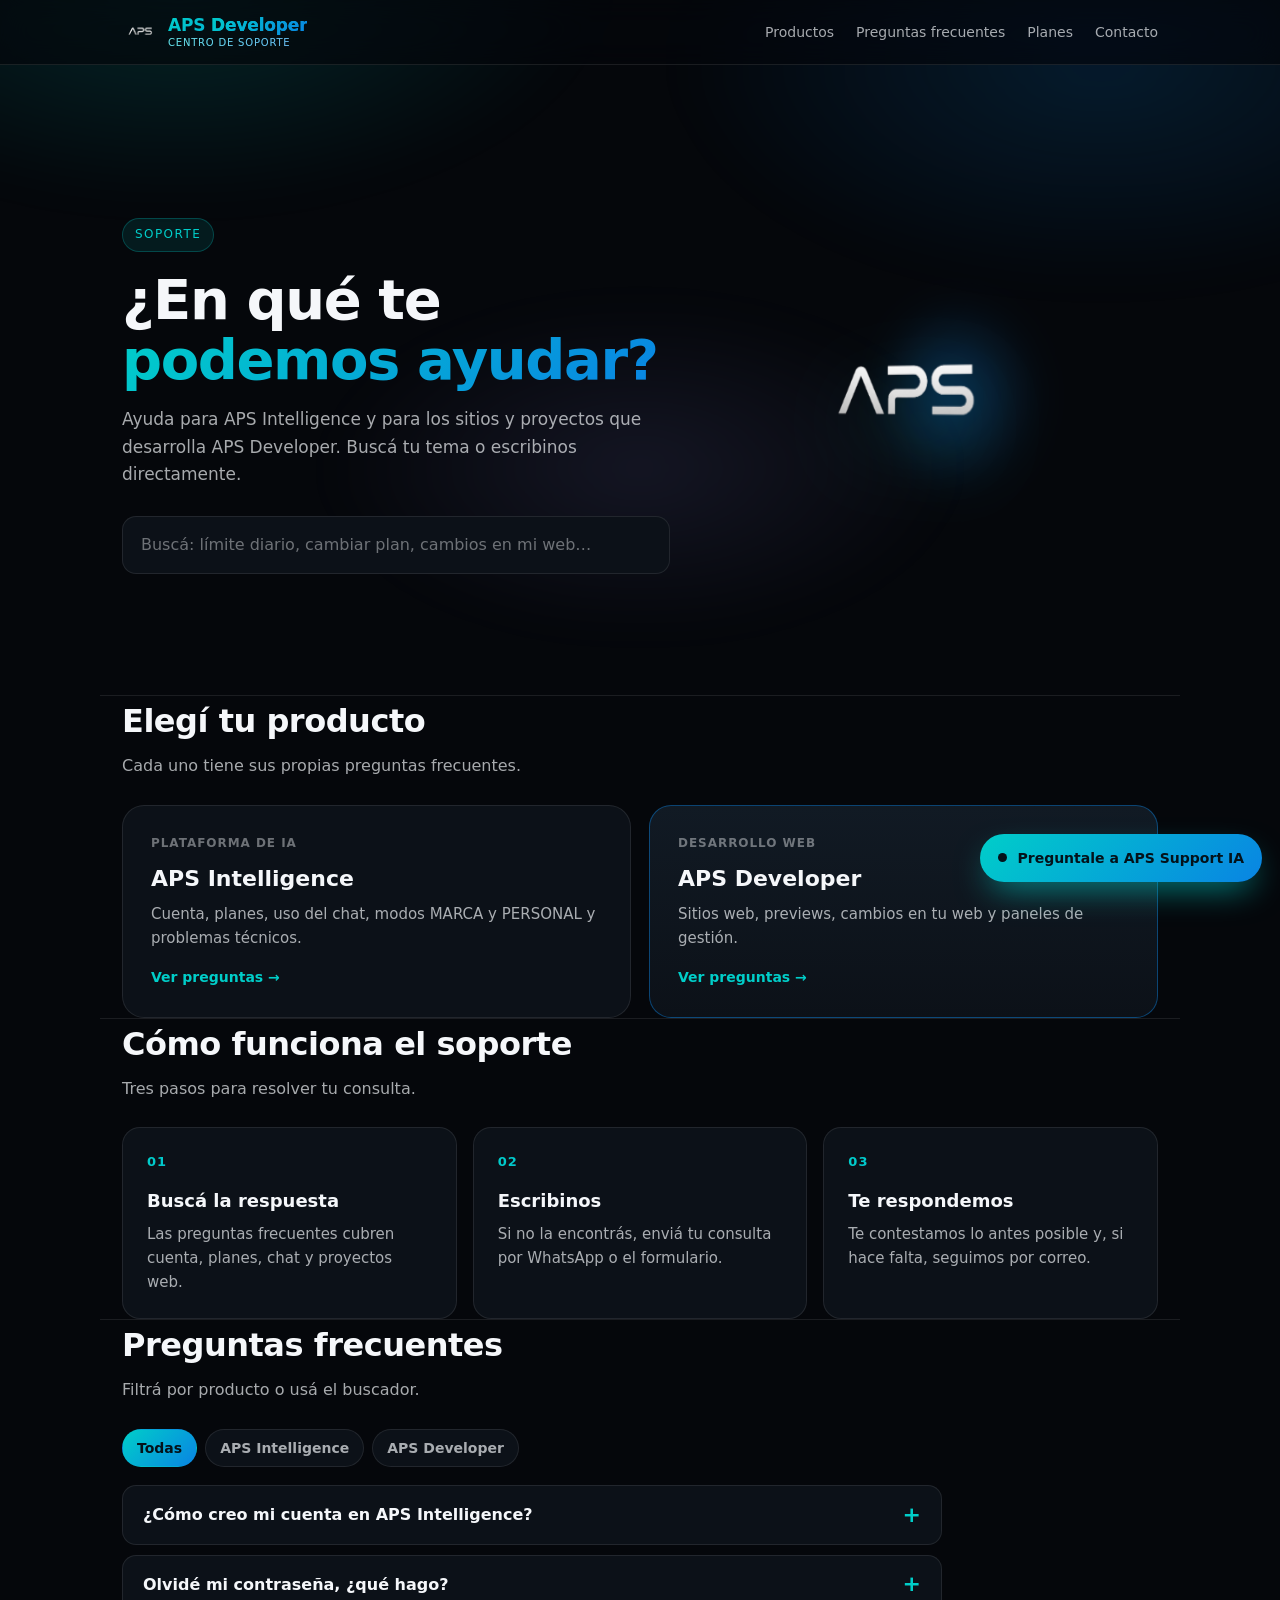
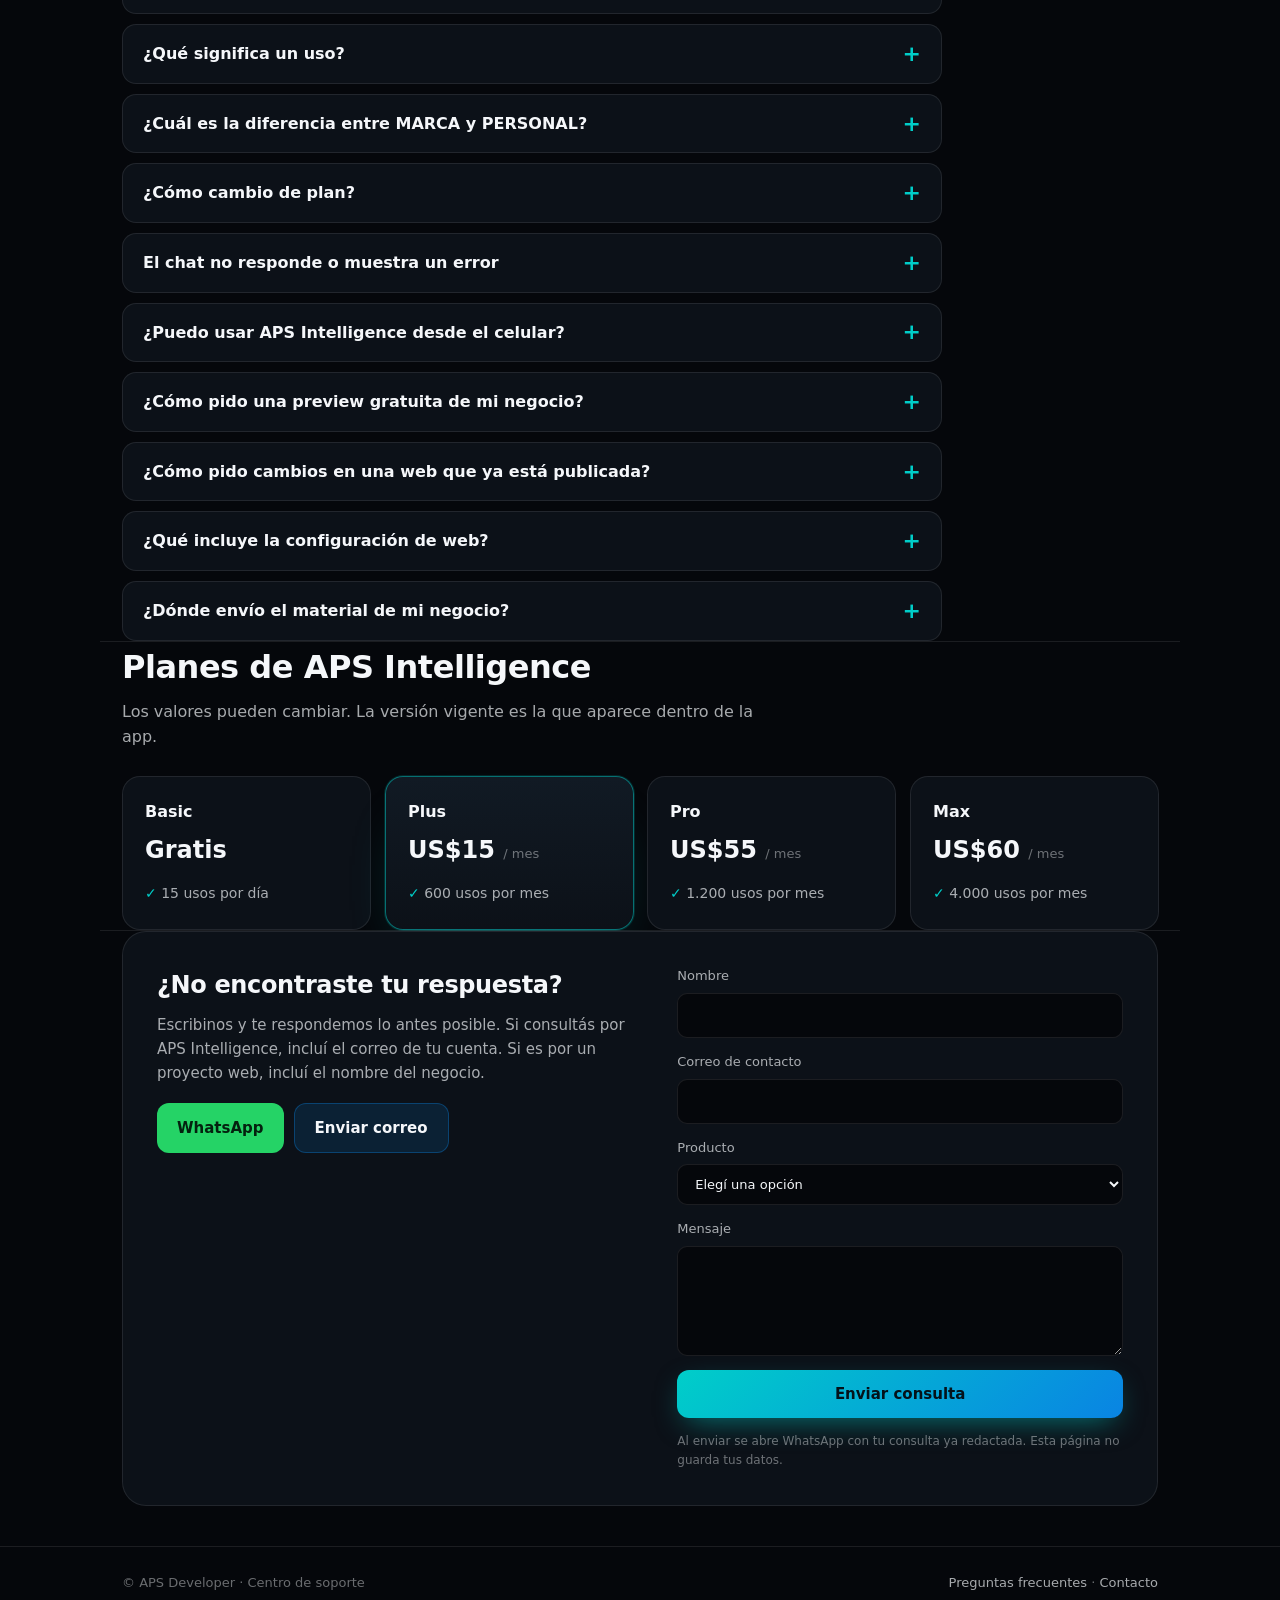
==== index.html @ c259390b "feat: secciones separadas con anclas, manteniendo el diseño anterior - Anclas: #inicio, #productos, " ====
<!doctype html>
<html lang="es">
<head>
<meta charset="utf-8" />
<meta name="viewport" content="width=device-width, initial-scale=1" />
<title>Centro de soporte | APS Developer</title>
<meta name="description" content="Centro de soporte de APS Developer: ayuda para APS Intelligence y para los sitios y proyectos web de APS Developer." />
<meta name="theme-color" content="#05070b" />
<link rel="icon" href="assets/aps-developer-con-fondo.jpg" />
<link rel="apple-touch-icon" href="assets/aps-developer-con-fondo.jpg" />
<link rel="stylesheet" href="styles.css" />
</head>
<body>

<a class="skip" href="#main">Saltar al contenido</a>

<div class="bg-glow" aria-hidden="true"></div>
<div class="scroll-bar" aria-hidden="true"><span id="scroll-progress"></span></div>

<header class="site-header">
  <div class="wrap nav">
    <a class="brand" href="#inicio">
      <img class="brand-logo" src="assets/aps-developer-sin-fondo.png" alt="APS Developer" width="44" height="44" />
      <span class="brand-text">APS <span>Developer</span><small>Centro de soporte</small></span>
    </a>
    <nav class="nav-links">
      <a href="#productos">Productos</a>
      <a href="#preguntas-frecuentes">Preguntas frecuentes</a>
      <a href="#planes">Planes</a>
      <a href="#contacto">Contacto</a>
    </nav>
  </div>
</header>

<main id="main">

  <!-- HERO -->
  <section id="inicio" class="hero wrap">
    <div class="hero-copy reveal">
      <span class="eyebrow">Soporte</span>
      <h1>¿En qué te <span class="grad-text">podemos ayudar?</span></h1>
      <p class="lead">Ayuda para APS Intelligence y para los sitios y proyectos que desarrolla APS Developer. Buscá tu tema o escribinos directamente.</p>
      <div class="search" role="search">
        <input id="buscador" type="search" placeholder="Buscá: límite diario, cambiar plan, cambios en mi web…" aria-label="Buscar en el centro de soporte" />
      </div>
    </div>

    <div class="hero-visual" aria-hidden="true">
      <div class="logo-3d" id="logo3d">
        <img src="assets/aps-developer-sin-fondo.png" alt="" />
      </div>
    </div>
  </section>

  <!-- PRODUCTOS -->
  <section id="productos" class="wrap">
    <div class="section-head reveal">
      <h2>Elegí tu producto</h2>
      <p>Cada uno tiene sus propias preguntas frecuentes.</p>
    </div>
    <div class="products">
      <a class="product tilt reveal ai" href="#preguntas-frecuentes" data-filter="ai">
        <div class="tag">Plataforma de IA</div>
        <h3>APS Intelligence</h3>
        <p>Cuenta, planes, uso del chat, modos MARCA y PERSONAL y problemas técnicos.</p>
        <div class="go">Ver preguntas <span aria-hidden="true">→</span></div>
      </a>
      <a class="product tilt reveal dev" href="#preguntas-frecuentes" data-filter="dev">
        <div class="tag">Desarrollo web</div>
        <h3>APS Developer</h3>
        <p>Sitios web, previews, cambios en tu web y paneles de gestión.</p>
        <div class="go">Ver preguntas <span aria-hidden="true">→</span></div>
      </a>
    </div>
  </section>

  <!-- PASOS -->
  <section id="como-funciona" class="wrap">
    <div class="section-head reveal">
      <h2>Cómo funciona el soporte</h2>
      <p>Tres pasos para resolver tu consulta.</p>
    </div>
    <div class="steps">
      <div class="step reveal">
        <div class="step-num">01</div>
        <h3>Buscá la respuesta</h3>
        <p>Las preguntas frecuentes cubren cuenta, planes, chat y proyectos web.</p>
      </div>
      <div class="step reveal">
        <div class="step-num">02</div>
        <h3>Escribinos</h3>
        <p>Si no la encontrás, enviá tu consulta por WhatsApp o el formulario.</p>
      </div>
      <div class="step reveal">
        <div class="step-num">03</div>
        <h3>Te respondemos</h3>
        <p>Te contestamos lo antes posible y, si hace falta, seguimos por correo.</p>
      </div>
    </div>
  </section>

  <!-- FAQ -->
  <section id="preguntas-frecuentes" class="wrap">
    <div class="section-head reveal">
      <h2>Preguntas frecuentes</h2>
      <p>Filtrá por producto o usá el buscador.</p>
    </div>
    <div class="filters reveal" role="group" aria-label="Filtrar por producto">
      <button class="chip" data-filter="all" aria-pressed="true">Todas</button>
      <button class="chip" data-filter="ai" aria-pressed="false">APS Intelligence</button>
      <button class="chip" data-filter="dev" aria-pressed="false">APS Developer</button>
    </div>

    <div class="faq" id="lista-faq">
      <details class="reveal" data-product="ai">
        <summary>¿Cómo creo mi cuenta en APS Intelligence?</summary>
        <p>Entrá a APS Intelligence, elegí crear cuenta y completá tus datos. Después podés empezar a usar el chat con el plan Basic.</p>
      </details>
      <details class="reveal" data-product="ai">
        <summary>Olvidé mi contraseña, ¿qué hago?</summary>
        <p>En la pantalla de ingreso, usá la opción de recuperar contraseña. Si el correo no llega, revisá la carpeta de spam o escribinos.</p>
      </details>
      <details class="reveal" data-product="ai">
        <summary>¿Qué significa un uso?</summary>
        <p>Cada envío que procesa el sistema consume un uso de tu plan. El plan Basic tiene un límite diario y los planes pagos, un límite mensual.</p>
      </details>
      <details class="reveal" data-product="ai">
        <summary>¿Cuál es la diferencia entre MARCA y PERSONAL?</summary>
        <p>MARCA usa la información de tu negocio para las tareas que autorices. PERSONAL es para uso general. Los datos de MARCA no pasan a PERSONAL salvo que los compartas de forma explícita.</p>
      </details>
      <details class="reveal" data-product="ai">
        <summary>¿Cómo cambio de plan?</summary>
        <p>Desde la sección de planes dentro de la app podés ver las opciones disponibles. Si la opción de pago aún no aparece, el cobro todavía no está habilitado y el plan no puede cambiarse desde ahí.</p>
      </details>
      <details class="reveal" data-product="ai">
        <summary>El chat no responde o muestra un error</summary>
        <p>Probá recargar la página y reenviar el mensaje. Si el error persiste, indicá qué estabas haciendo, la hora aproximada y el texto del error al contactarnos.</p>
      </details>
      <details class="reveal" data-product="ai">
        <summary>¿Puedo usar APS Intelligence desde el celular?</summary>
        <p>Sí, desde el navegador del celular. Estamos preparando la instalación como aplicación.</p>
      </details>

      <details class="reveal" data-product="dev">
        <summary>¿Cómo pido una preview gratuita de mi negocio?</summary>
        <p>Escribinos por WhatsApp o usá el formulario con el nombre de tu negocio, tu rubro y, si tenés, tu Instagram. Te respondemos con los pasos siguientes.</p>
      </details>
      <details class="reveal" data-product="dev">
        <summary>¿Cómo pido cambios en una web que ya está publicada?</summary>
        <p>Indicá qué querés cambiar, en qué página y con qué ejemplo si lo tenés. Si el cambio es grande, lo presupuestamos antes de hacerlo.</p>
      </details>
      <details class="reveal" data-product="dev">
        <summary>¿Qué incluye la configuración de web?</summary>
        <p>Depende del proyecto. Desde el sitio de APS Developer podés armar la configuración de tu web con el formulario de relevamiento y recibir una propuesta.</p>
      </details>
      <details class="reveal" data-product="dev">
        <summary>¿Dónde envío el material de mi negocio?</summary>
        <p>Podés enviar logo, fotos, textos y precios por WhatsApp o por correo a apsdeveloper.arg@gmail.com, indicando el nombre de tu negocio en el asunto.</p>
      </details>
    </div>
    <p class="empty" id="vacio">No encontramos una pregunta con ese texto. Escribinos y te ayudamos.</p>
  </section>

  <!-- PLANES -->
  <section id="planes" class="wrap">
    <div class="section-head reveal">
      <h2>Planes de APS Intelligence</h2>
      <p>Los valores pueden cambiar. La versión vigente es la que aparece dentro de la app.</p>
    </div>
    <div class="plans">
      <div class="plan tilt reveal">
        <h3>Basic</h3>
        <div class="price">Gratis</div>
        <ul><li>15 usos por día</li></ul>
      </div>
      <div class="plan tilt reveal featured">
        <h3>Plus</h3>
        <div class="price">US$15 <small>/ mes</small></div>
        <ul><li>600 usos por mes</li></ul>
      </div>
      <div class="plan tilt reveal">
        <h3>Pro</h3>
        <div class="price">US$55 <small>/ mes</small></div>
        <ul><li>1.200 usos por mes</li></ul>
      </div>
      <div class="plan tilt reveal">
        <h3>Max</h3>
        <div class="price">US$60 <small>/ mes</small></div>
        <ul><li>4.000 usos por mes</li></ul>
      </div>
    </div>
  </section>

  <!-- CONTACTO -->
  <section id="contacto" class="wrap">
    <div class="contact reveal">
      <div>
        <h2>¿No encontraste tu respuesta?</h2>
        <p>Escribinos y te respondemos lo antes posible. Si consultás por APS Intelligence, incluí el correo de tu cuenta. Si es por un proyecto web, incluí el nombre del negocio.</p>
        <div class="channels">
          <a class="btn btn-wa" href="https://wa.me/5493755301413" target="_blank" rel="noopener">WhatsApp</a>
          <a class="btn btn-ghost" href="mailto:apsdeveloper.arg@gmail.com">Enviar correo</a>
        </div>
      </div>
      <form id="form-soporte" aria-label="Formulario de soporte">
        <label>Nombre
          <input name="nombre" required maxlength="80" autocomplete="name" />
        </label>
        <label>Correo de contacto
          <input name="correo" type="email" required maxlength="120" autocomplete="email" />
        </label>
        <label>Producto
          <select name="producto" required>
            <option value="">Elegí una opción</option>
            <option>APS Intelligence</option>
            <option>APS Developer (web o proyecto)</option>
            <option>Otro</option>
          </select>
        </label>
        <label>Mensaje
          <textarea name="mensaje" required maxlength="1000"></textarea>
        </label>
        <button class="btn btn-primary" type="submit">Enviar consulta</button>
        <span class="hint">Al enviar se abre WhatsApp con tu consulta ya redactada. Esta página no guarda tus datos.</span>
      </form>
    </div>
  </section>
</main>

<footer class="site-footer">
  <div class="wrap foot">
    <span>© APS Developer · Centro de soporte</span>
    <span><a href="#preguntas-frecuentes">Preguntas frecuentes</a> · <a href="#contacto">Contacto</a></span>
  </div>
</footer>

<!-- ASISTENTE IA -->
<button id="chat-launcher" class="chat-launcher" type="button" aria-expanded="false" aria-controls="chat-panel">
  <span class="chat-launcher-dot" aria-hidden="true"></span>
  Preguntale a APS Support IA
</button>

<div id="chat-panel" class="chat-panel" role="dialog" aria-label="Asistente de soporte" hidden>
  <header class="chat-head">
    <div>
      <strong>APS Support IA</strong>
      <small>Respuestas rápidas · te derivamos si no sé</small>
    </div>
    <button class="chat-close" type="button" aria-label="Cerrar asistente">×</button>
  </header>
  <div class="chat-log" aria-live="polite"></div>
  <form class="chat-form">
    <input class="chat-input" type="text" maxlength="600" placeholder="Escribí tu consulta…" aria-label="Escribí tu consulta" autocomplete="off" required />
    <button class="chat-send btn btn-primary" type="submit">Enviar</button>
  </form>
</div>

<script src="script.js"></script>
<script src="chat-widget.js"></script>
</body>
</html>
---- styles.css ----
/* ==========================================================================
   Centro de soporte · APS Developer
   Colores de APS Intelligence (cian / azul / lavanda)
   APS Developer domina la estructura, el encabezado y las acciones.
   ========================================================================== */

:root {
  --bg: #05070b;
  --surface: #0c1118;
  --surface-2: #111a24;
  --border: rgba(255, 255, 255, 0.09);
  --text: #f5f7fa;
  --text-2: rgba(245, 247, 250, 0.68);
  --text-3: rgba(245, 247, 250, 0.42);

  /* Acentos de APS Intelligence */
  --ai-cyan: #00cec9;
  --ai-blue: #0984e3;
  --ai-lav: #a29bfe;

  /* Marca principal: APS Developer */
  --dev: #0984e3;
  --dev-soft: rgba(9, 132, 227, 0.14);
  --grad: linear-gradient(135deg, #00cec9 0%, #0984e3 100%);

  --radius: 18px;
  --ease: cubic-bezier(0.2, 0.7, 0.2, 1);
}

@media (prefers-color-scheme: light) {
  :root:not([data-theme="dark"]) {
    /* El sitio es oscuro por diseño; se mantiene la paleta en modo claro del sistema. */
  }
}

* { box-sizing: border-box; margin: 0; padding: 0; }
html { scroll-behavior: smooth; }
body {
  font-family: 'Plus Jakarta Sans', system-ui, -apple-system, 'Segoe UI', Roboto, sans-serif;
  background-color: var(--bg);
  color: var(--text);
  line-height: 1.6;
  min-height: 100vh;
  overflow-x: hidden;
}
a { color: inherit; }
img { max-width: 100%; display: block; }
.wrap { max-width: 1080px; margin: 0 auto; padding: 0 22px; position: relative; z-index: 1; }
.skip {
  position: absolute; left: -9999px; top: 8px; background: var(--ai-cyan); color: #04121a;
  padding: 8px 12px; border-radius: 8px; z-index: 100;
}
.skip:focus { left: 8px; }

/* ---------- Fondo animado y barra de progreso ---------- */
.bg-glow {
  position: fixed; inset: -20% -10% auto -10%; height: 90vh; pointer-events: none; z-index: 0;
  background:
    radial-gradient(40% 40% at 20% 20%, rgba(0, 206, 201, 0.16), transparent 70%),
    radial-gradient(40% 40% at 80% 30%, rgba(9, 132, 227, 0.16), transparent 70%),
    radial-gradient(30% 30% at 50% 80%, rgba(162, 155, 254, 0.10), transparent 70%);
  filter: blur(20px);
  animation: drift 18s ease-in-out infinite alternate;
}
@keyframes drift {
  from { transform: translate3d(0, 0, 0) scale(1); }
  to   { transform: translate3d(3%, 2%, 0) scale(1.06); }
}
.scroll-bar {
  position: fixed; top: 0; left: 0; right: 0; height: 2px; z-index: 20; background: transparent;
}
.scroll-bar span {
  display: block; height: 100%; width: 100%; transform-origin: left; transform: scaleX(0);
  background: var(--grad); box-shadow: 0 0 12px rgba(0, 206, 201, 0.6);
}

/* ---------- Header ---------- */
.site-header {
  position: sticky; top: 0; z-index: 10;
  background: rgba(5, 7, 11, 0.7);
  backdrop-filter: blur(14px) saturate(160%);
  -webkit-backdrop-filter: blur(14px) saturate(160%);
  border-bottom: 1px solid var(--border);
}
.nav { display: flex; align-items: center; justify-content: space-between; height: 64px; gap: 16px; }
.brand { display: flex; align-items: center; gap: 10px; text-decoration: none; font-weight: 800; letter-spacing: -.01em; font-size: 17px; line-height: 1.1; }
.brand-logo { width: 36px; height: 36px; object-fit: contain; }
.brand span { background: var(--grad); -webkit-background-clip: text; background-clip: text; color: transparent; }
.brand small { display: block; font-weight: 500; color: var(--text-3); font-size: 10px; letter-spacing: .08em; text-transform: uppercase; margin-top: 2px; }
.nav-links { display: flex; gap: 22px; font-size: 14px; color: var(--text-2); }
.nav-links a { text-decoration: none; position: relative; transition: color .2s; }
.nav-links a::after {
  content: ''; position: absolute; left: 0; right: 0; bottom: -4px; height: 2px; border-radius: 2px;
  background: var(--grad); transform: scaleX(0); transform-origin: left; transition: transform .3s var(--ease);
}
.nav-links a:hover { color: var(--text); }
.nav-links a:hover::after { transform: scaleX(1); }
@media (max-width: 640px) { .nav-links { display: none; } }

/* ---------- Tipografía y elementos comunes ---------- */
.eyebrow {
  display: inline-block; font-size: 12px; letter-spacing: .12em; text-transform: uppercase;
  color: var(--ai-cyan); background: rgba(0, 206, 201, 0.1);
  border: 1px solid rgba(0, 206, 201, 0.25); padding: 6px 12px; border-radius: 999px;
}
h1 { font-size: clamp(32px, 5.2vw, 56px); line-height: 1.08; margin: 18px 0 16px; font-weight: 800; letter-spacing: -.025em; }
h2 { font-size: clamp(24px, 3vw, 32px); font-weight: 800; letter-spacing: -.015em; }
h3 { font-weight: 800; }
.grad-text { background: var(--grad); -webkit-background-clip: text; background-clip: text; color: transparent; }
.lead { color: var(--text-2); max-width: 580px; font-size: 17px; margin-bottom: 28px; }
.section-head { margin-bottom: 26px; max-width: 640px; }
.section-head p { color: var(--text-2); margin-top: 6px; }
section { padding: 56px 0; }

/* ---------- Hero ---------- */
.hero {
  display: grid; grid-template-columns: 1.1fr 0.9fr; gap: 40px; align-items: center;
  padding-top: 72px; padding-bottom: 40px; min-height: 70vh;
}
@media (max-width: 860px) { .hero { grid-template-columns: 1fr; text-align: left; } .hero-visual { order: -1; } }
.search {
  display: flex; max-width: 560px; background: var(--surface);
  border: 1px solid var(--border); border-radius: 14px; overflow: hidden;
  transition: box-shadow .3s var(--ease), border-color .3s;
}
.search:focus-within { border-color: rgba(0, 206, 201, 0.6); box-shadow: 0 0 0 4px rgba(0, 206, 201, 0.12); }
.search input {
  flex: 1; min-width: 0; background: transparent; border: 0; outline: none; color: var(--text);
  font: inherit; padding: 15px 18px;
}
.search input::placeholder { color: var(--text-3); }

/* Logo 3D que responde al scroll y al puntero */
.hero-visual { display: grid; place-items: center; perspective: 1000px; min-height: 280px; }
.logo-3d {
  position: relative; width: min(300px, 70vw); aspect-ratio: 1; display: grid; place-items: center;
  transform-style: preserve-3d; will-change: transform;
  transform: rotateX(var(--rx, 0deg)) rotateY(var(--ry, 0deg)) translateZ(0);
  transition: transform .15s linear;
}
.logo-3d img {
  width: 78%; height: auto; filter: drop-shadow(0 30px 40px rgba(0, 206, 201, 0.25));
  transform: translateZ(60px);
}
.logo-3d::before {
  content: ''; position: absolute; width: 70%; aspect-ratio: 1; border-radius: 50%;
  background: radial-gradient(circle, rgba(9, 132, 227, 0.35), transparent 65%);
  transform: translateZ(-40px); filter: blur(20px); pointer-events: none;
}

/* ---------- Botones ---------- */
.btn {
  display: inline-flex; align-items: center; justify-content: center; gap: 8px;
  padding: 12px 20px; border-radius: 12px; font: inherit; font-weight: 700; font-size: 15px;
  text-decoration: none; border: 0; cursor: pointer;
  transition: transform .2s var(--ease), filter .2s, box-shadow .3s var(--ease);
}
.btn:hover { transform: translateY(-2px); filter: brightness(1.08); }
.btn:active { transform: translateY(0) scale(.98); }
.btn-primary { background: var(--grad); color: #04121a; box-shadow: 0 10px 30px -10px rgba(0, 206, 201, 0.6); }
.btn-ghost { background: var(--dev-soft); color: var(--text); border: 1px solid rgba(9, 132, 227, 0.35); }
.btn-wa { background: #25d366; color: #04210f; }
.channels { display: flex; gap: 10px; flex-wrap: wrap; margin-top: 18px; }

/* ---------- Tarjetas de producto con tilt 3D ---------- */
.products { display: grid; grid-template-columns: 1fr 1fr; gap: 18px; perspective: 1200px; }
@media (max-width: 760px) { .products { grid-template-columns: 1fr; } }
.product {
  display: block; text-decoration: none; position: relative; overflow: hidden;
  background: var(--surface); border: 1px solid var(--border); border-radius: 22px; padding: 28px;
  transform-style: preserve-3d;
  transition: border-color .3s, box-shadow .4s var(--ease);
  --mx: 50%; --my: 50%;
}
.product::before {
  content: ''; position: absolute; inset: 0; pointer-events: none; opacity: 0; transition: opacity .4s;
  background: radial-gradient(420px circle at var(--mx) var(--my), rgba(0, 206, 201, 0.14), transparent 45%);
}
.product:hover::before { opacity: 1; }
.product.dev { border-color: rgba(9, 132, 227, 0.45); background: linear-gradient(180deg, var(--surface-2), var(--surface)); }
.product.ai:hover { border-color: rgba(0, 206, 201, 0.5); }
.product.dev:hover { box-shadow: 0 30px 60px -20px rgba(9, 132, 227, 0.45); }
.product .tag { font-size: 12px; font-weight: 700; letter-spacing: .08em; text-transform: uppercase; color: var(--text-3); }
.product h3 { font-size: 22px; margin: 8px 0 6px; }
.product p { color: var(--text-2); font-size: 15px; }
.product .go { margin-top: 16px; font-weight: 700; color: var(--ai-cyan); font-size: 14px; transition: letter-spacing .3s var(--ease); }
.product:hover .go { letter-spacing: .02em; }
.tilt { transform: perspective(900px) rotateX(var(--tx, 0deg)) rotateY(var(--ty, 0deg)); transition: transform .25s var(--ease), border-color .3s, box-shadow .4s; }

/* ---------- Pasos ---------- */
.steps { display: grid; grid-template-columns: repeat(3, 1fr); gap: 16px; }
@media (max-width: 860px) { .steps { grid-template-columns: 1fr; } }
.step {
  background: var(--surface); border: 1px solid var(--border); border-radius: var(--radius); padding: 24px;
  transition: transform .35s var(--ease), border-color .3s;
}
.step:hover { transform: translateY(-4px); border-color: rgba(162, 155, 254, 0.4); }
.step-num {
  font-size: 13px; font-weight: 800; letter-spacing: .08em; margin-bottom: 14px;
  background: var(--grad); -webkit-background-clip: text; background-clip: text; color: transparent;
}
.step h3 { font-size: 18px; margin-bottom: 6px; }
.step p { color: var(--text-2); font-size: 15px; }

/* ---------- FAQ ---------- */
.filters { display: flex; flex-wrap: wrap; gap: 8px; margin-bottom: 18px; }
.chip {
  font: inherit; font-size: 14px; font-weight: 600; color: var(--text-2); background: var(--surface);
  border: 1px solid var(--border); border-radius: 999px; padding: 7px 14px; cursor: pointer;
  transition: color .2s, background .3s, transform .2s var(--ease);
}
.chip:hover { transform: translateY(-1px); color: var(--text); }
.chip[aria-pressed="true"] { color: #04121a; background: var(--grad); border-color: transparent; }
.faq { display: grid; gap: 10px; max-width: 820px; }
details {
  background: var(--surface); border: 1px solid var(--border); border-radius: 14px; padding: 16px 20px;
  transition: border-color .3s, background .3s;
}
details[open] { border-color: rgba(9, 132, 227, 0.45); background: var(--surface-2); }
summary { cursor: pointer; font-weight: 700; list-style: none; display: flex; justify-content: space-between; align-items: center; gap: 12px; }
summary::-webkit-details-marker { display: none; }
summary::after {
  content: '+'; color: var(--ai-cyan); font-size: 22px; line-height: 1; transition: transform .35s var(--ease);
}
details[open] summary::after { transform: rotate(45deg); }
details p { color: var(--text-2); margin-top: 10px; font-size: 15px; animation: fadeIn .35s var(--ease); }
@keyframes fadeIn { from { opacity: 0; transform: translateY(-4px); } to { opacity: 1; transform: none; } }
.empty { display: none; color: var(--text-3); padding: 14px 0; }

/* ---------- Planes ---------- */
.plans { display: grid; grid-template-columns: repeat(auto-fit, minmax(210px, 1fr)); gap: 14px; perspective: 1000px; }
.plan {
  background: var(--surface); border: 1px solid var(--border); border-radius: var(--radius); padding: 22px;
  transform-style: preserve-3d;
}
.plan h3 { font-size: 16px; }
.plan .price { font-size: 24px; font-weight: 800; margin: 6px 0 10px; }
.plan .price small { font-size: 13px; color: var(--text-3); font-weight: 500; }
.plan ul { list-style: none; color: var(--text-2); font-size: 14px; }
.plan li { padding: 3px 0; }
.plan li::before { content: '✓ '; color: var(--ai-cyan); }
.plan.featured {
  border-color: rgba(0, 206, 201, 0.5);
  background: linear-gradient(180deg, var(--surface-2), var(--surface));
  box-shadow: 0 0 0 1px rgba(0, 206, 201, 0.15), 0 30px 60px -30px rgba(0, 206, 201, 0.4);
}

/* ---------- Contacto ---------- */
.contact {
  background: var(--surface); border: 1px solid var(--border); border-radius: 24px; padding: 34px;
  display: grid; grid-template-columns: 1.1fr 1fr; gap: 30px; align-items: start;
}
@media (max-width: 760px) { .contact { grid-template-columns: 1fr; padding: 24px; } }
.contact h2 { font-size: 24px; margin-bottom: 8px; }
.contact p { color: var(--text-2); font-size: 15px; }
form { display: grid; gap: 14px; }
label { font-size: 13px; color: var(--text-2); display: grid; gap: 6px; }
input, select, textarea {
  font: inherit; color: var(--text); background: var(--bg); border: 1px solid var(--border);
  border-radius: 10px; padding: 11px 13px; outline: none; width: 100%;
  transition: border-color .2s, box-shadow .3s;
}
textarea { min-height: 110px; resize: vertical; }
input:focus, select:focus, textarea:focus { border-color: var(--ai-cyan); box-shadow: 0 0 0 4px rgba(0, 206, 201, 0.12); }
.hint { font-size: 12px; color: var(--text-3); }

/* ---------- Footer ---------- */
.site-footer { border-top: 1px solid var(--border); margin-top: 40px; padding: 26px 0 40px; color: var(--text-3); font-size: 13px; position: relative; z-index: 1; }
.foot { display: flex; flex-wrap: wrap; justify-content: space-between; gap: 12px; }
.foot a { color: var(--text-2); text-decoration: none; }
.foot a:hover { color: var(--text); }

/* ---------- Animación al hacer scroll ---------- */
.reveal {
  opacity: 0; transform: translate3d(0, 28px, 0) scale(.985);
  transition: opacity .8s var(--ease), transform .8s var(--ease);
  transition-delay: var(--d, 0ms);
}
.reveal.is-visible { opacity: 1; transform: none; }
/* Escalonado para tarjetas en grupo */
.products .reveal:nth-child(2), .steps .reveal:nth-child(2), .plans .reveal:nth-child(2) { --d: 120ms; }
.steps .reveal:nth-child(3), .plans .reveal:nth-child(3) { --d: 240ms; }
.plans .reveal:nth-child(4) { --d: 360ms; }
/* Un .tilt dentro de .reveal necesita su propio transform sin pisarse */
.tilt.reveal { transform: translate3d(0, 28px, 0) scale(.985); }
.tilt.reveal.is-visible { transform: perspective(900px) rotateX(var(--tx, 0deg)) rotateY(var(--ty, 0deg)); }

/* ---------- Asistente IA ---------- */
.btn-sm { padding: 8px 12px; font-size: 13px; border-radius: 10px; }
.chat-launcher {
  position: fixed; right: 18px; bottom: 18px; z-index: 50;
  display: inline-flex; align-items: center; gap: 10px;
  font: inherit; font-weight: 700; font-size: 14px; color: #04121a;
  background: var(--grad); border: 0; border-radius: 999px; padding: 13px 18px; cursor: pointer;
  box-shadow: 0 14px 34px -10px rgba(0, 206, 201, 0.7);
  transition: transform .2s var(--ease), box-shadow .3s;
}
.chat-launcher:hover { transform: translateY(-2px); box-shadow: 0 20px 40px -10px rgba(0, 206, 201, 0.8); }
.chat-launcher[aria-expanded="true"] { opacity: 0; pointer-events: none; }
.chat-launcher-dot { width: 9px; height: 9px; border-radius: 50%; background: #04121a; animation: pulse 2s infinite; }
@keyframes pulse { 0% { box-shadow: 0 0 0 0 rgba(4, 18, 26, .5); } 70% { box-shadow: 0 0 0 9px rgba(4, 18, 26, 0); } 100% { box-shadow: 0 0 0 0 rgba(4, 18, 26, 0); } }

.chat-panel {
  position: fixed; right: 18px; bottom: 18px; z-index: 60;
  width: min(380px, calc(100vw - 36px)); height: min(540px, calc(100vh - 36px));
  display: flex; flex-direction: column;
  background: var(--surface-2); border: 1px solid rgba(9, 132, 227, 0.35); border-radius: 20px; overflow: hidden;
  box-shadow: 0 30px 70px -20px rgba(0, 0, 0, 0.8), 0 0 40px -10px rgba(0, 206, 201, 0.25);
  animation: chatIn .35s var(--ease);
}
.chat-panel[hidden] { display: none; }
@keyframes chatIn { from { opacity: 0; transform: translateY(14px) scale(.98); } to { opacity: 1; transform: none; } }
.chat-head {
  display: flex; justify-content: space-between; align-items: center; gap: 12px;
  padding: 14px 16px; background: linear-gradient(135deg, rgba(9, 132, 227, 0.25), rgba(0, 206, 201, 0.12));
  border-bottom: 1px solid var(--border);
}
.chat-head strong { display: block; font-size: 15px; }
.chat-head small { color: var(--text-2); font-size: 12px; }
.chat-close { background: transparent; border: 0; color: var(--text); font-size: 24px; line-height: 1; cursor: pointer; padding: 4px 8px; }
.chat-log { flex: 1; overflow-y: auto; padding: 16px; display: flex; flex-direction: column; gap: 10px; }
.chat-msg {
  max-width: 85%; padding: 10px 13px; border-radius: 16px; font-size: 14px; line-height: 1.45;
  white-space: pre-wrap; word-wrap: break-word; animation: fadeIn .3s var(--ease);
}
.chat-msg.from-bot { align-self: flex-start; background: var(--surface); border: 1px solid var(--border); color: var(--text); border-bottom-left-radius: 6px; }
.chat-msg.from-user { align-self: flex-end; background: var(--grad); color: #04121a; font-weight: 600; border-bottom-right-radius: 6px; }
.chat-handoff { display: flex; gap: 8px; flex-wrap: wrap; align-self: flex-start; }
.chat-msg.typing { display: inline-flex; gap: 5px; padding: 12px 14px; }
.chat-msg.typing span { width: 7px; height: 7px; border-radius: 50%; background: var(--ai-cyan); opacity: .3; animation: blink 1.2s infinite; }
.chat-msg.typing span:nth-child(2) { animation-delay: .2s; }
.chat-msg.typing span:nth-child(3) { animation-delay: .4s; }
@keyframes blink { 0%, 80%, 100% { opacity: .25; transform: translateY(0); } 40% { opacity: 1; transform: translateY(-3px); } }
.chat-form { display: flex; gap: 8px; padding: 12px; border-top: 1px solid var(--border); background: var(--surface); }
.chat-input { flex: 1; min-width: 0; font-size: 14px; padding: 10px 12px; }
.chat-send { padding: 10px 14px; font-size: 14px; }
.chat-send:disabled { opacity: .5; cursor: wait; }
@media (max-width: 480px) { .chat-panel { right: 8px; left: 8px; bottom: 8px; width: auto; } }

/* ---------- Reducir movimiento ---------- */
@media (prefers-reduced-motion: reduce) {
  html { scroll-behavior: auto; }
  *, *::before, *::after { animation: none !important; transition: none !important; }
  .reveal { opacity: 1; transform: none; }
  .tilt.reveal { transform: none; }
  .logo-3d { transform: none; }
}

/* Secciones separadas: cada bloque se distingue y el ancla no queda bajo el header */
main > section { scroll-margin-top: 84px; }
main > section + section { border-top: 1px solid var(--border); padding-top: 64px; }
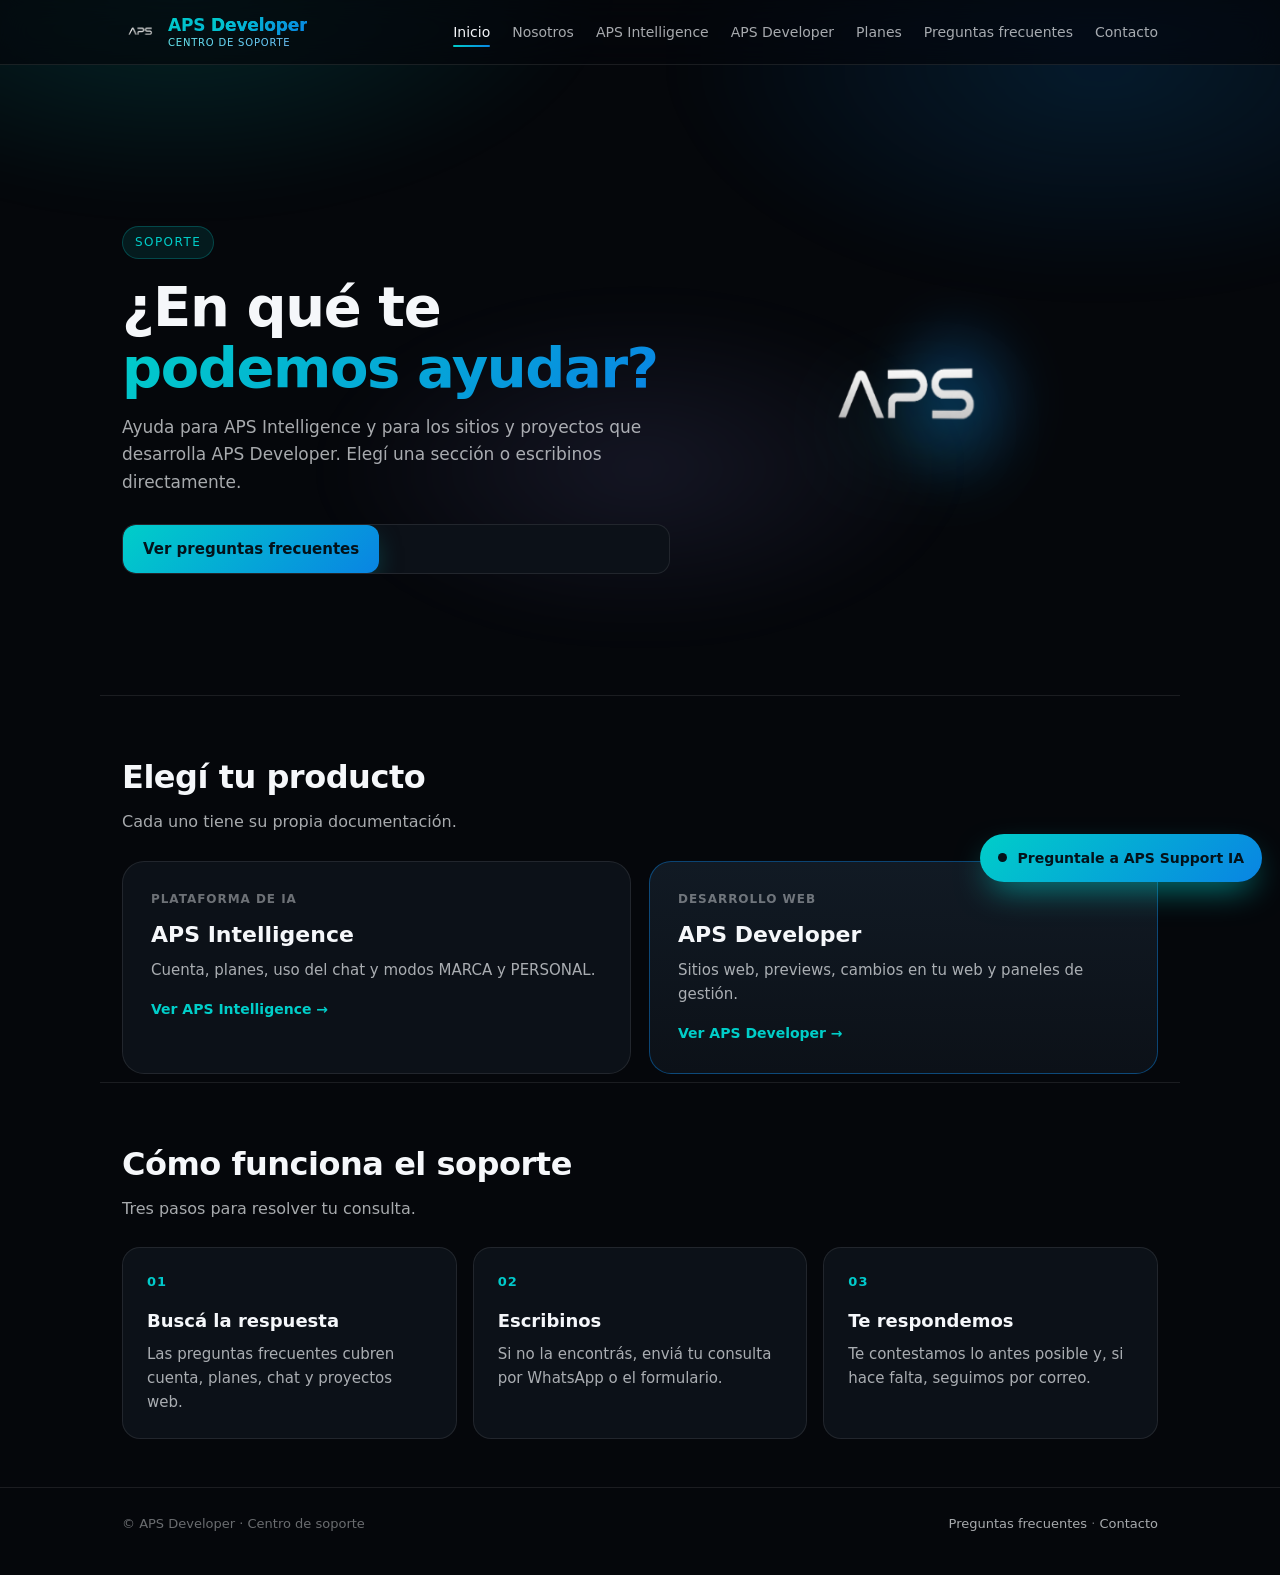
==== commit a18306e7: "feat: páginas separadas en lugar de secciones en una sola landing - Páginas: inicio, nosotros, APS I" ====
--- a/index.html
+++ b/index.html
@@ -4,7 +4,7 @@
 <meta charset="utf-8" />
 <meta name="viewport" content="width=device-width, initial-scale=1" />
 <title>Centro de soporte | APS Developer</title>
-<meta name="description" content="Centro de soporte de APS Developer: ayuda para APS Intelligence y para los sitios y proyectos web de APS Developer." />
+<meta name="description" content="Centro de soporte de APS Developer: ayuda para APS Intelligence y para los proyectos web de APS Developer." />
 <meta name="theme-color" content="#05070b" />
 <link rel="icon" href="assets/aps-developer-con-fondo.jpg" />
 <link rel="apple-touch-icon" href="assets/aps-developer-con-fondo.jpg" />
@@ -13,233 +13,91 @@
 <body>
 
 <a class="skip" href="#main">Saltar al contenido</a>
-
 <div class="bg-glow" aria-hidden="true"></div>
 <div class="scroll-bar" aria-hidden="true"><span id="scroll-progress"></span></div>
 
 <header class="site-header">
   <div class="wrap nav">
-    <a class="brand" href="#inicio">
-      <img class="brand-logo" src="assets/aps-developer-sin-fondo.png" alt="APS Developer" width="44" height="44" />
+    <a class="brand" href="index.html">
+      <img class="brand-logo" src="assets/aps-developer-sin-fondo.png" alt="APS Developer" width="36" height="36" />
       <span class="brand-text">APS <span>Developer</span><small>Centro de soporte</small></span>
     </a>
-    <nav class="nav-links">
-      <a href="#productos">Productos</a>
-      <a href="#preguntas-frecuentes">Preguntas frecuentes</a>
-      <a href="#planes">Planes</a>
-      <a href="#contacto">Contacto</a>
+    <nav class="nav-links" aria-label="Principal">
+      <a href="index.html" class="is-current" aria-current="page">Inicio</a>
+      <a href="nosotros.html">Nosotros</a>
+      <a href="aps-intelligence.html">APS Intelligence</a>
+      <a href="aps-developer.html">APS Developer</a>
+      <a href="planes.html">Planes</a>
+      <a href="preguntas-frecuentes.html">Preguntas frecuentes</a>
+      <a href="contacto.html">Contacto</a>
     </nav>
   </div>
 </header>
 
 <main id="main">
 
-  <!-- HERO -->
-  <section id="inicio" class="hero wrap">
-    <div class="hero-copy reveal">
-      <span class="eyebrow">Soporte</span>
-      <h1>¿En qué te <span class="grad-text">podemos ayudar?</span></h1>
-      <p class="lead">Ayuda para APS Intelligence y para los sitios y proyectos que desarrolla APS Developer. Buscá tu tema o escribinos directamente.</p>
-      <div class="search" role="search">
-        <input id="buscador" type="search" placeholder="Buscá: límite diario, cambiar plan, cambios en mi web…" aria-label="Buscar en el centro de soporte" />
-      </div>
+<section class="wrap hero">
+  <div class="hero-copy reveal">
+    <span class="eyebrow">Soporte</span>
+    <h1>¿En qué te <span class="grad-text">podemos ayudar?</span></h1>
+    <p class="lead">Ayuda para APS Intelligence y para los sitios y proyectos que desarrolla APS Developer. Elegí una sección o escribinos directamente.</p>
+    <div class="search" role="search">
+      <a class="btn btn-primary" href="preguntas-frecuentes.html">Ver preguntas frecuentes</a>
     </div>
+  </div>
+  <div class="hero-visual" aria-hidden="true">
+    <div class="logo-3d" id="logo3d">
+      <img src="assets/aps-developer-sin-fondo.png" alt="" />
+    </div>
+  </div>
+</section>
 
-    <div class="hero-visual" aria-hidden="true">
-      <div class="logo-3d" id="logo3d">
-        <img src="assets/aps-developer-sin-fondo.png" alt="" />
-      </div>
-    </div>
-  </section>
+<section class="wrap">
+  <div class="section-head reveal">
+    <h2>Elegí tu producto</h2>
+    <p>Cada uno tiene su propia documentación.</p>
+  </div>
+  <div class="products">
+    <a class="product tilt reveal ai" href="aps-intelligence.html">
+      <div class="tag">Plataforma de IA</div>
+      <h3>APS Intelligence</h3>
+      <p>Cuenta, planes, uso del chat y modos MARCA y PERSONAL.</p>
+      <div class="go">Ver APS Intelligence <span aria-hidden="true">→</span></div>
+    </a>
+    <a class="product tilt reveal dev" href="aps-developer.html">
+      <div class="tag">Desarrollo web</div>
+      <h3>APS Developer</h3>
+      <p>Sitios web, previews, cambios en tu web y paneles de gestión.</p>
+      <div class="go">Ver APS Developer <span aria-hidden="true">→</span></div>
+    </a>
+  </div>
+</section>
 
-  <!-- PRODUCTOS -->
-  <section id="productos" class="wrap">
-    <div class="section-head reveal">
-      <h2>Elegí tu producto</h2>
-      <p>Cada uno tiene sus propias preguntas frecuentes.</p>
-    </div>
-    <div class="products">
-      <a class="product tilt reveal ai" href="#preguntas-frecuentes" data-filter="ai">
-        <div class="tag">Plataforma de IA</div>
-        <h3>APS Intelligence</h3>
-        <p>Cuenta, planes, uso del chat, modos MARCA y PERSONAL y problemas técnicos.</p>
-        <div class="go">Ver preguntas <span aria-hidden="true">→</span></div>
-      </a>
-      <a class="product tilt reveal dev" href="#preguntas-frecuentes" data-filter="dev">
-        <div class="tag">Desarrollo web</div>
-        <h3>APS Developer</h3>
-        <p>Sitios web, previews, cambios en tu web y paneles de gestión.</p>
-        <div class="go">Ver preguntas <span aria-hidden="true">→</span></div>
-      </a>
-    </div>
-  </section>
+<section class="wrap">
+  <div class="section-head reveal">
+    <h2>Cómo funciona el soporte</h2>
+    <p>Tres pasos para resolver tu consulta.</p>
+  </div>
+  <div class="steps">
+    <div class="step reveal"><div class="step-num">01</div><h3>Buscá la respuesta</h3><p>Las preguntas frecuentes cubren cuenta, planes, chat y proyectos web.</p></div>
+    <div class="step reveal"><div class="step-num">02</div><h3>Escribinos</h3><p>Si no la encontrás, enviá tu consulta por WhatsApp o el formulario.</p></div>
+    <div class="step reveal"><div class="step-num">03</div><h3>Te respondemos</h3><p>Te contestamos lo antes posible y, si hace falta, seguimos por correo.</p></div>
+  </div>
+</section>
 
-  <!-- PASOS -->
-  <section id="como-funciona" class="wrap">
-    <div class="section-head reveal">
-      <h2>Cómo funciona el soporte</h2>
-      <p>Tres pasos para resolver tu consulta.</p>
-    </div>
-    <div class="steps">
-      <div class="step reveal">
-        <div class="step-num">01</div>
-        <h3>Buscá la respuesta</h3>
-        <p>Las preguntas frecuentes cubren cuenta, planes, chat y proyectos web.</p>
-      </div>
-      <div class="step reveal">
-        <div class="step-num">02</div>
-        <h3>Escribinos</h3>
-        <p>Si no la encontrás, enviá tu consulta por WhatsApp o el formulario.</p>
-      </div>
-      <div class="step reveal">
-        <div class="step-num">03</div>
-        <h3>Te respondemos</h3>
-        <p>Te contestamos lo antes posible y, si hace falta, seguimos por correo.</p>
-      </div>
-    </div>
-  </section>
-
-  <!-- FAQ -->
-  <section id="preguntas-frecuentes" class="wrap">
-    <div class="section-head reveal">
-      <h2>Preguntas frecuentes</h2>
-      <p>Filtrá por producto o usá el buscador.</p>
-    </div>
-    <div class="filters reveal" role="group" aria-label="Filtrar por producto">
-      <button class="chip" data-filter="all" aria-pressed="true">Todas</button>
-      <button class="chip" data-filter="ai" aria-pressed="false">APS Intelligence</button>
-      <button class="chip" data-filter="dev" aria-pressed="false">APS Developer</button>
-    </div>
-
-    <div class="faq" id="lista-faq">
-      <details class="reveal" data-product="ai">
-        <summary>¿Cómo creo mi cuenta en APS Intelligence?</summary>
-        <p>Entrá a APS Intelligence, elegí crear cuenta y completá tus datos. Después podés empezar a usar el chat con el plan Basic.</p>
-      </details>
-      <details class="reveal" data-product="ai">
-        <summary>Olvidé mi contraseña, ¿qué hago?</summary>
-        <p>En la pantalla de ingreso, usá la opción de recuperar contraseña. Si el correo no llega, revisá la carpeta de spam o escribinos.</p>
-      </details>
-      <details class="reveal" data-product="ai">
-        <summary>¿Qué significa un uso?</summary>
-        <p>Cada envío que procesa el sistema consume un uso de tu plan. El plan Basic tiene un límite diario y los planes pagos, un límite mensual.</p>
-      </details>
-      <details class="reveal" data-product="ai">
-        <summary>¿Cuál es la diferencia entre MARCA y PERSONAL?</summary>
-        <p>MARCA usa la información de tu negocio para las tareas que autorices. PERSONAL es para uso general. Los datos de MARCA no pasan a PERSONAL salvo que los compartas de forma explícita.</p>
-      </details>
-      <details class="reveal" data-product="ai">
-        <summary>¿Cómo cambio de plan?</summary>
-        <p>Desde la sección de planes dentro de la app podés ver las opciones disponibles. Si la opción de pago aún no aparece, el cobro todavía no está habilitado y el plan no puede cambiarse desde ahí.</p>
-      </details>
-      <details class="reveal" data-product="ai">
-        <summary>El chat no responde o muestra un error</summary>
-        <p>Probá recargar la página y reenviar el mensaje. Si el error persiste, indicá qué estabas haciendo, la hora aproximada y el texto del error al contactarnos.</p>
-      </details>
-      <details class="reveal" data-product="ai">
-        <summary>¿Puedo usar APS Intelligence desde el celular?</summary>
-        <p>Sí, desde el navegador del celular. Estamos preparando la instalación como aplicación.</p>
-      </details>
-
-      <details class="reveal" data-product="dev">
-        <summary>¿Cómo pido una preview gratuita de mi negocio?</summary>
-        <p>Escribinos por WhatsApp o usá el formulario con el nombre de tu negocio, tu rubro y, si tenés, tu Instagram. Te respondemos con los pasos siguientes.</p>
-      </details>
-      <details class="reveal" data-product="dev">
-        <summary>¿Cómo pido cambios en una web que ya está publicada?</summary>
-        <p>Indicá qué querés cambiar, en qué página y con qué ejemplo si lo tenés. Si el cambio es grande, lo presupuestamos antes de hacerlo.</p>
-      </details>
-      <details class="reveal" data-product="dev">
-        <summary>¿Qué incluye la configuración de web?</summary>
-        <p>Depende del proyecto. Desde el sitio de APS Developer podés armar la configuración de tu web con el formulario de relevamiento y recibir una propuesta.</p>
-      </details>
-      <details class="reveal" data-product="dev">
-        <summary>¿Dónde envío el material de mi negocio?</summary>
-        <p>Podés enviar logo, fotos, textos y precios por WhatsApp o por correo a apsdeveloper.arg@gmail.com, indicando el nombre de tu negocio en el asunto.</p>
-      </details>
-    </div>
-    <p class="empty" id="vacio">No encontramos una pregunta con ese texto. Escribinos y te ayudamos.</p>
-  </section>
-
-  <!-- PLANES -->
-  <section id="planes" class="wrap">
-    <div class="section-head reveal">
-      <h2>Planes de APS Intelligence</h2>
-      <p>Los valores pueden cambiar. La versión vigente es la que aparece dentro de la app.</p>
-    </div>
-    <div class="plans">
-      <div class="plan tilt reveal">
-        <h3>Basic</h3>
-        <div class="price">Gratis</div>
-        <ul><li>15 usos por día</li></ul>
-      </div>
-      <div class="plan tilt reveal featured">
-        <h3>Plus</h3>
-        <div class="price">US$15 <small>/ mes</small></div>
-        <ul><li>600 usos por mes</li></ul>
-      </div>
-      <div class="plan tilt reveal">
-        <h3>Pro</h3>
-        <div class="price">US$55 <small>/ mes</small></div>
-        <ul><li>1.200 usos por mes</li></ul>
-      </div>
-      <div class="plan tilt reveal">
-        <h3>Max</h3>
-        <div class="price">US$60 <small>/ mes</small></div>
-        <ul><li>4.000 usos por mes</li></ul>
-      </div>
-    </div>
-  </section>
-
-  <!-- CONTACTO -->
-  <section id="contacto" class="wrap">
-    <div class="contact reveal">
-      <div>
-        <h2>¿No encontraste tu respuesta?</h2>
-        <p>Escribinos y te respondemos lo antes posible. Si consultás por APS Intelligence, incluí el correo de tu cuenta. Si es por un proyecto web, incluí el nombre del negocio.</p>
-        <div class="channels">
-          <a class="btn btn-wa" href="https://wa.me/5493755301413" target="_blank" rel="noopener">WhatsApp</a>
-          <a class="btn btn-ghost" href="mailto:apsdeveloper.arg@gmail.com">Enviar correo</a>
-        </div>
-      </div>
-      <form id="form-soporte" aria-label="Formulario de soporte">
-        <label>Nombre
-          <input name="nombre" required maxlength="80" autocomplete="name" />
-        </label>
-        <label>Correo de contacto
-          <input name="correo" type="email" required maxlength="120" autocomplete="email" />
-        </label>
-        <label>Producto
-          <select name="producto" required>
-            <option value="">Elegí una opción</option>
-            <option>APS Intelligence</option>
-            <option>APS Developer (web o proyecto)</option>
-            <option>Otro</option>
-          </select>
-        </label>
-        <label>Mensaje
-          <textarea name="mensaje" required maxlength="1000"></textarea>
-        </label>
-        <button class="btn btn-primary" type="submit">Enviar consulta</button>
-        <span class="hint">Al enviar se abre WhatsApp con tu consulta ya redactada. Esta página no guarda tus datos.</span>
-      </form>
-    </div>
-  </section>
 </main>
 
 <footer class="site-footer">
   <div class="wrap foot">
     <span>© APS Developer · Centro de soporte</span>
-    <span><a href="#preguntas-frecuentes">Preguntas frecuentes</a> · <a href="#contacto">Contacto</a></span>
+    <span><a href="preguntas-frecuentes.html">Preguntas frecuentes</a> · <a href="contacto.html">Contacto</a></span>
   </div>
 </footer>
 
-<!-- ASISTENTE IA -->
 <button id="chat-launcher" class="chat-launcher" type="button" aria-expanded="false" aria-controls="chat-panel">
   <span class="chat-launcher-dot" aria-hidden="true"></span>
   Preguntale a APS Support IA
 </button>
-
 <div id="chat-panel" class="chat-panel" role="dialog" aria-label="Asistente de soporte" hidden>
   <header class="chat-head">
     <div>
--- a/styles.css
+++ b/styles.css
@@ -349,3 +349,31 @@
 /* Secciones separadas: cada bloque se distingue y el ancla no queda bajo el header */
 main > section { scroll-margin-top: 84px; }
 main > section + section { border-top: 1px solid var(--border); padding-top: 64px; }
+
+/* ==========================================================================
+   Páginas separadas
+   ========================================================================== */
+.nav-links a.is-current { color: var(--text); }
+.nav-links a.is-current::after { transform: scaleX(1); }
+.page-hero { padding-top: 64px; padding-bottom: 8px; }
+.page-hero > * { max-width: 680px; }
+.page-hero .eyebrow { max-width: none; }
+.page-hero h1 { font-size: clamp(30px, 4.6vw, 46px); margin: 16px 0 12px; }
+.page-hero .lead { margin-bottom: 22px; }
+main > section.wrap { padding-top: 48px; padding-bottom: 8px; }
+main > section.wrap + section.wrap { border-top: 1px solid var(--border); padding-top: 56px; }
+.cards { display: grid; grid-template-columns: repeat(auto-fit, minmax(230px, 1fr)); gap: 16px; }
+.card {
+  background: var(--surface); border: 1px solid var(--border); border-radius: var(--radius); padding: 22px;
+  transition: border-color .25s, transform .3s var(--ease);
+}
+.card:hover { border-color: rgba(0, 206, 201, 0.35); transform: translateY(-3px); }
+.card .ico {
+  width: 40px; height: 40px; border-radius: 12px; display: grid; place-items: center;
+  background: var(--dev-soft); color: var(--ai-cyan); font-weight: 800; margin-bottom: 14px;
+}
+.card h3 { font-size: 17px; margin-bottom: 6px; }
+.card p { color: var(--text-2); font-size: 14px; }
+.cta-row { margin-top: 26px; }
+.page-hero .search { margin: 0; }
+.page-hero .search .btn { width: 100%; }
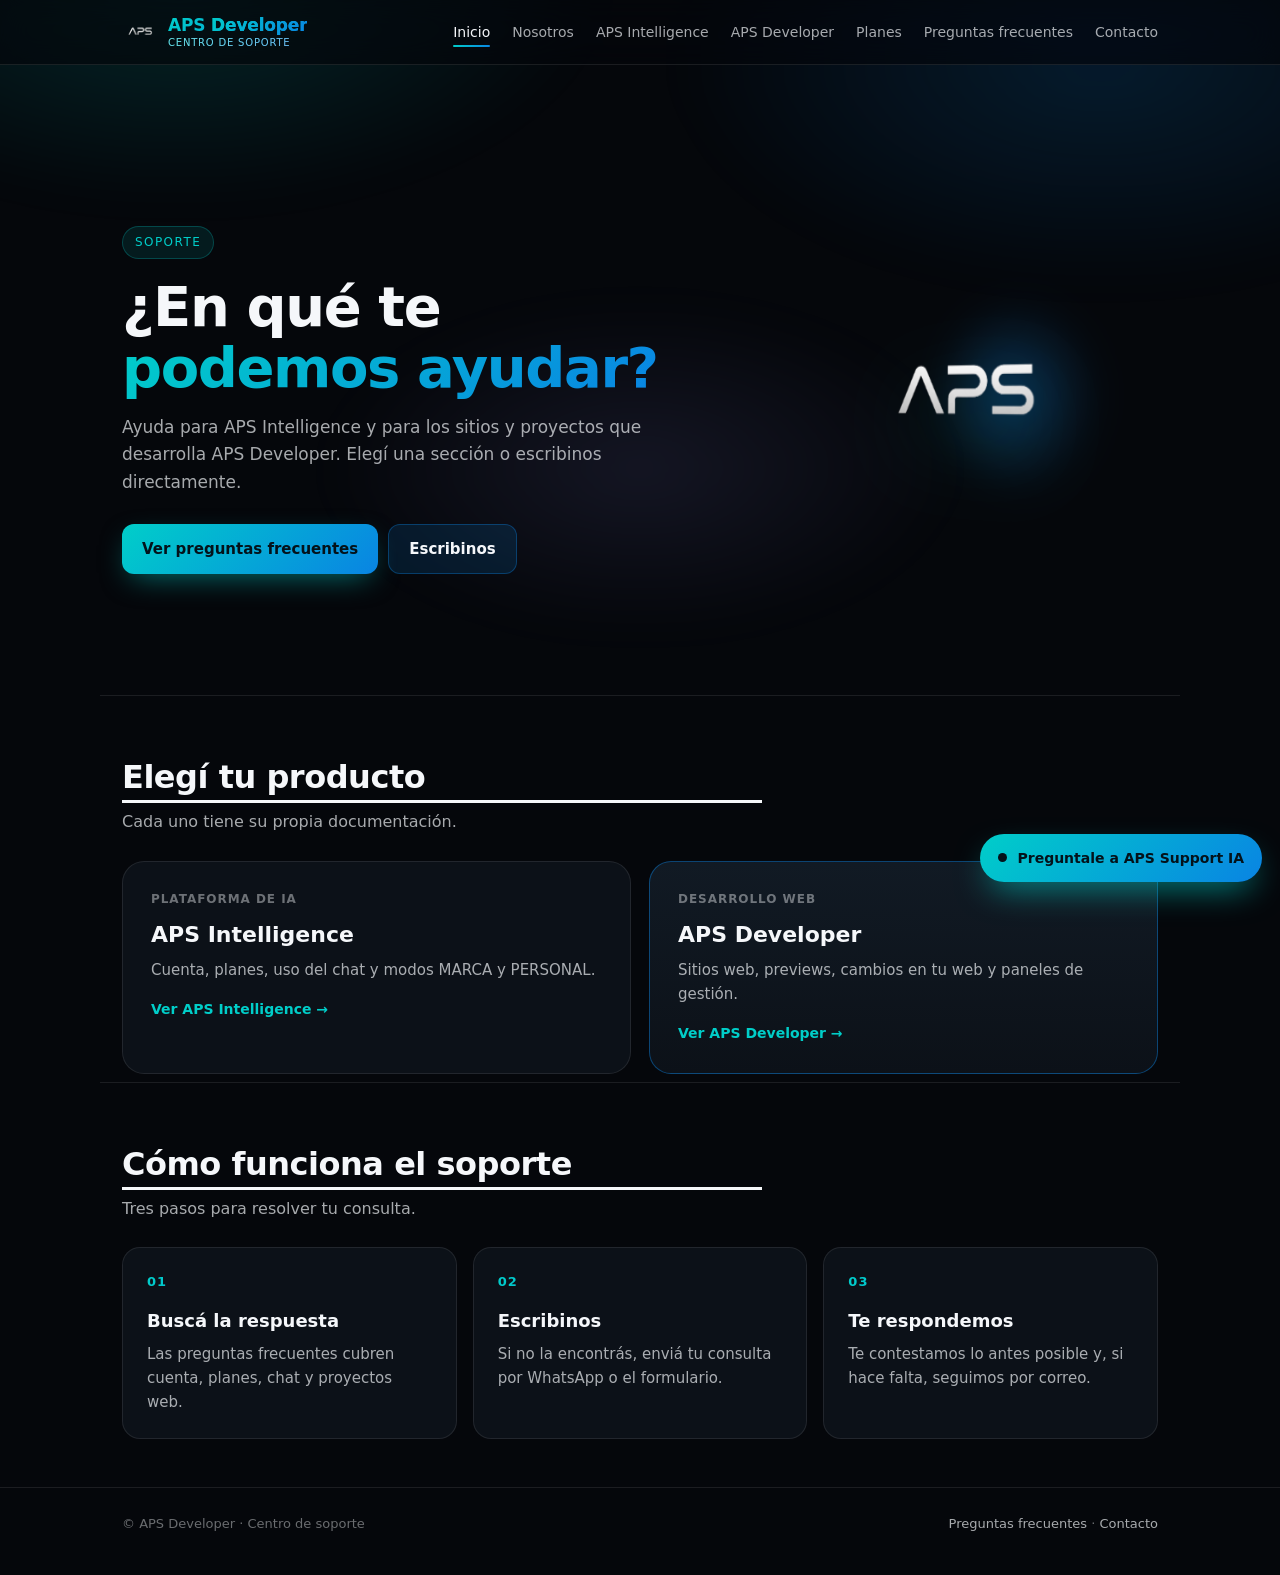
==== commit e7388a79: "feat: animaciones al hacer scroll ampliadas - Bloques con entrada escalonada (tarjetas, pasos, plane" ====
--- a/index.html
+++ b/index.html
@@ -41,11 +41,12 @@
     <span class="eyebrow">Soporte</span>
     <h1>¿En qué te <span class="grad-text">podemos ayudar?</span></h1>
     <p class="lead">Ayuda para APS Intelligence y para los sitios y proyectos que desarrolla APS Developer. Elegí una sección o escribinos directamente.</p>
-    <div class="search" role="search">
+    <div class="channels">
       <a class="btn btn-primary" href="preguntas-frecuentes.html">Ver preguntas frecuentes</a>
+      <a class="btn btn-ghost" href="contacto.html">Escribinos</a>
     </div>
   </div>
-  <div class="hero-visual" aria-hidden="true">
+  <div class="hero-visual" aria-hidden="true" data-parallax="-0.12">
     <div class="logo-3d" id="logo3d">
       <img src="assets/aps-developer-sin-fondo.png" alt="" />
     </div>
--- a/styles.css
+++ b/styles.css
@@ -377,3 +377,36 @@
 .cta-row { margin-top: 26px; }
 .page-hero .search { margin: 0; }
 .page-hero .search .btn { width: 100%; }
+
+/* ==========================================================================
+   Animaciones al hacer scroll (versión ampliada)
+   ========================================================================== */
+.reveal {
+  opacity: 0;
+  transform: translate3d(0, 44px, 0);
+  filter: blur(6px);
+  transition:
+    opacity .9s var(--ease),
+    transform 1s var(--ease),
+    filter .9s var(--ease);
+  transition-delay: calc(var(--i, 0) * 120ms);
+}
+.reveal.is-visible { opacity: 1; transform: none; filter: none; }
+.reveal--left { transform: translate3d(-60px, 0, 0); }
+.reveal--right { transform: translate3d(60px, 0, 0); }
+.reveal--left.is-visible, .reveal--right.is-visible { transform: none; }
+/* Los tilt conservan su rotación al aparecer */
+.tilt.reveal { transform: translate3d(0, 44px, 0); }
+.tilt.reveal.is-visible { transform: perspective(900px) rotateX(var(--tx, 0deg)) rotateY(var(--ty, 0deg)); }
+/* Títulos de sección con un trazo que aparece */
+.section-head h2, main > section.wrap > h2 {
+  background: linear-gradient(90deg, var(--text) 0 100%) no-repeat left bottom / 0 3px;
+  transition: background-size 1.1s var(--ease);
+}
+.section-head.is-visible h2, main > section.wrap > h2.is-visible { background-size: 100% 3px; }
+/* Parallax en el fondo para dar profundidad */
+.bg-glow { will-change: transform; }
+@media (prefers-reduced-motion: reduce) {
+  .reveal, .tilt.reveal, .reveal--left, .reveal--right { opacity: 1; transform: none; filter: none; transition: none; }
+  .section-head h2, main > section.wrap > h2 { background: none; }
+}
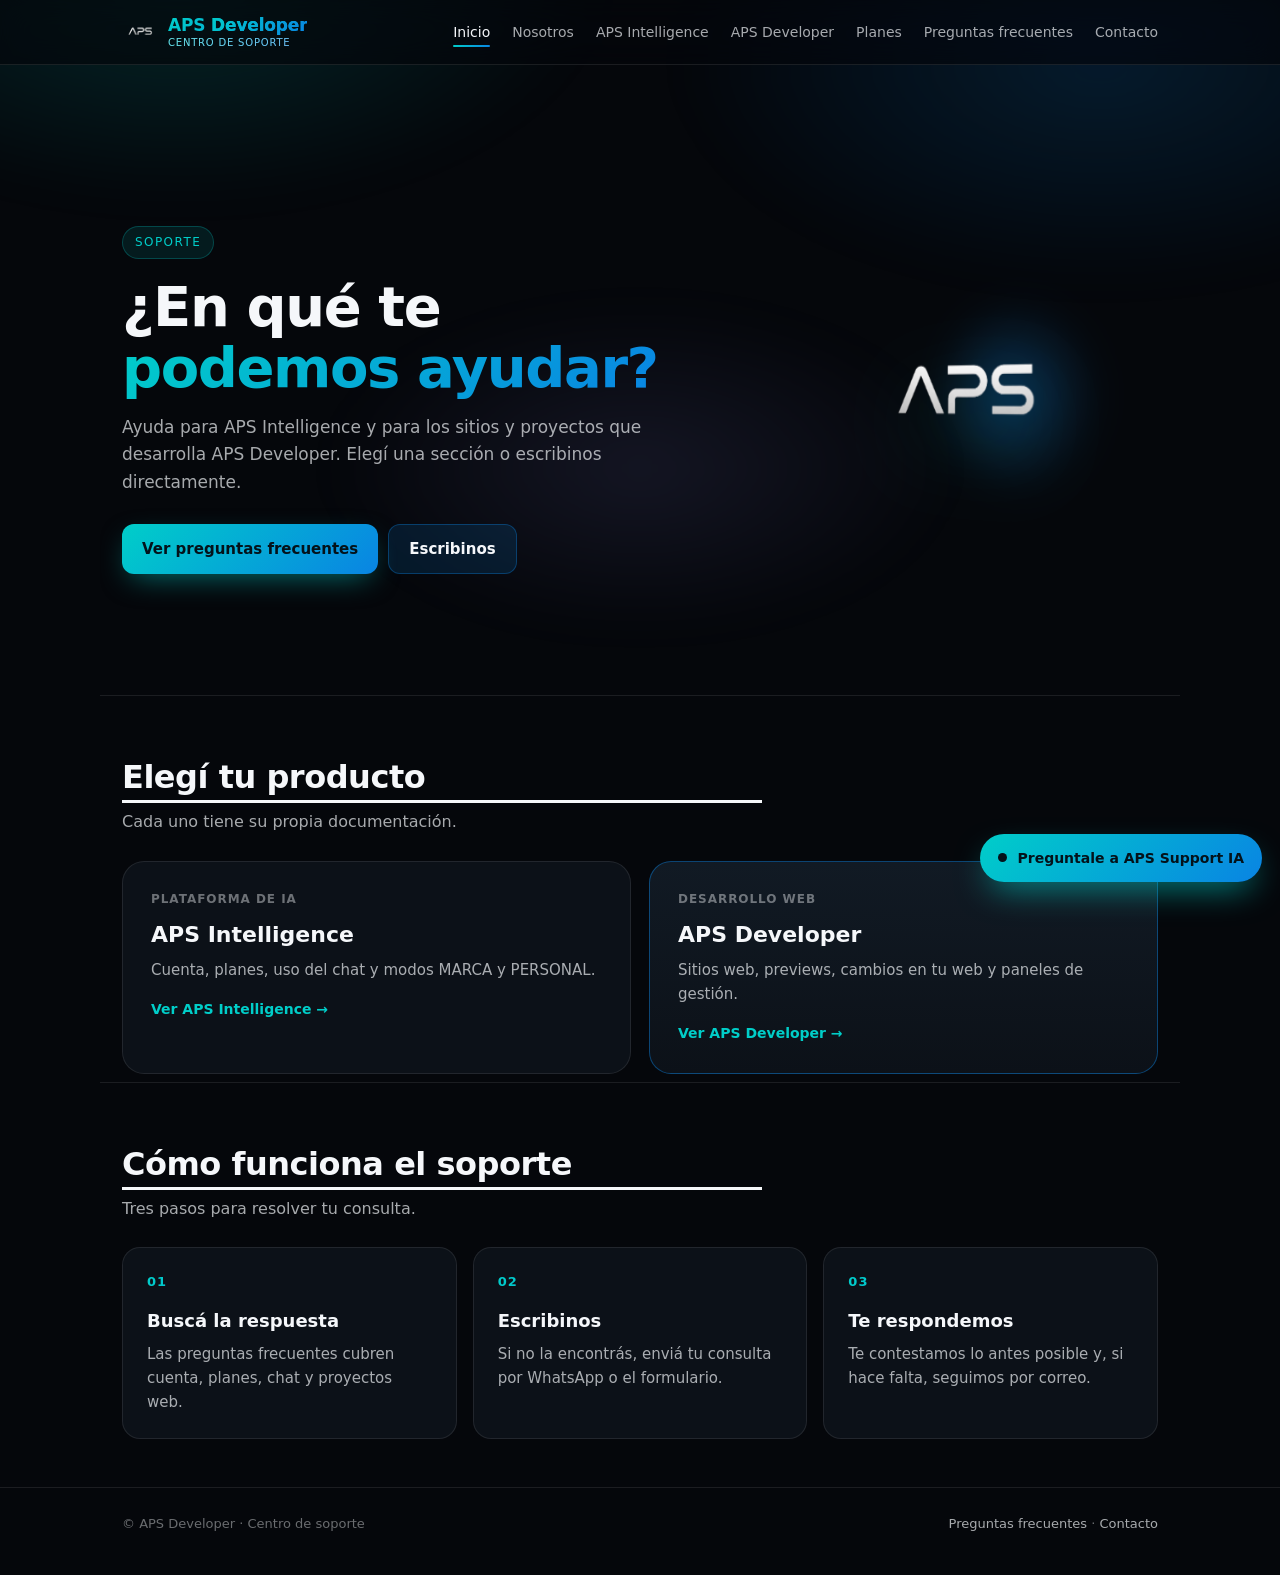
==== commit 0a64f321: "feat: navegación y uso completo desde el celular - Menú hamburguesa en pantallas chicas (antes el me" ====
--- a/index.html
+++ b/index.html
@@ -22,7 +22,10 @@
       <img class="brand-logo" src="assets/aps-developer-sin-fondo.png" alt="APS Developer" width="36" height="36" />
       <span class="brand-text">APS <span>Developer</span><small>Centro de soporte</small></span>
     </a>
-    <nav class="nav-links" aria-label="Principal">
+    <button class="menu-toggle" type="button" aria-expanded="false" aria-controls="nav-principal" aria-label="Abrir menú">
+      <span></span><span></span><span></span>
+    </button>
+    <nav class="nav-links" id="nav-principal" aria-label="Principal">
       <a href="index.html" class="is-current" aria-current="page">Inicio</a>
       <a href="nosotros.html">Nosotros</a>
       <a href="aps-intelligence.html">APS Intelligence</a>
--- a/styles.css
+++ b/styles.css
@@ -95,7 +95,6 @@
 }
 .nav-links a:hover { color: var(--text); }
 .nav-links a:hover::after { transform: scaleX(1); }
-@media (max-width: 640px) { .nav-links { display: none; } }
 
 /* ---------- Tipografía y elementos comunes ---------- */
 .eyebrow {
@@ -410,3 +409,47 @@
   .reveal, .tilt.reveal, .reveal--left, .reveal--right { opacity: 1; transform: none; filter: none; transition: none; }
   .section-head h2, main > section.wrap > h2 { background: none; }
 }
+
+/* ==========================================================================
+   Menú para celular
+   ========================================================================== */
+.menu-toggle {
+  display: none; background: transparent; border: 1px solid var(--border); border-radius: 10px;
+  width: 44px; height: 44px; cursor: pointer; flex-direction: column; align-items: center; justify-content: center; gap: 5px;
+}
+.menu-toggle span { display: block; width: 18px; height: 2px; border-radius: 2px; background: var(--text); transition: transform .3s var(--ease), opacity .2s; }
+.menu-toggle[aria-expanded="true"] span:nth-child(1) { transform: translateY(7px) rotate(45deg); }
+.menu-toggle[aria-expanded="true"] span:nth-child(2) { opacity: 0; }
+.menu-toggle[aria-expanded="true"] span:nth-child(3) { transform: translateY(-7px) rotate(-45deg); }
+@media (max-width: 820px) {
+  .nav { position: relative; }
+  .menu-toggle { display: flex; }
+  .nav-links {
+    display: none; position: absolute; top: 64px; left: -22px; right: -22px;
+    flex-direction: column; gap: 0; padding: 8px 22px 16px;
+    background: rgba(5, 7, 11, 0.97); border-bottom: 1px solid var(--border);
+    font-size: 16px;
+  }
+  .nav-links.is-open { display: flex; }
+  .nav-links a { padding: 14px 4px; border-bottom: 1px solid var(--border); color: var(--text); }
+  .nav-links a::after { display: none; }
+  .nav-links a.is-current { color: var(--ai-cyan); }
+}
+/* Objetivos táctiles de al menos 44px y sin zoom al escribir en iPhone */
+@media (max-width: 820px) {
+  .btn { min-height: 44px; }
+  input, select, textarea { font-size: 16px; }
+  .chip { min-height: 40px; }
+  summary { min-height: 44px; align-items: center; }
+  .sidebar a, .nav-links a { min-height: 44px; display: flex; align-items: center; }
+  .hero { min-height: auto; padding-top: 40px; }
+  .hero-copy h1 { font-size: 34px; }
+  .plans, .cards { grid-template-columns: 1fr; }
+  .contact { padding: 22px; }
+  .chat-panel { bottom: 0; right: 0; left: 0; width: 100%; height: 78vh; border-radius: 20px 20px 0 0; }
+  .chat-launcher { right: 12px; bottom: 12px; }
+}
+@media (max-width: 380px) { .brand small { display: none; } .brand { font-size: 15px; } }
+
+/* Evita que la entrada desde el costado del logo genere desplazamiento lateral */
+.hero, main { overflow-x: clip; }
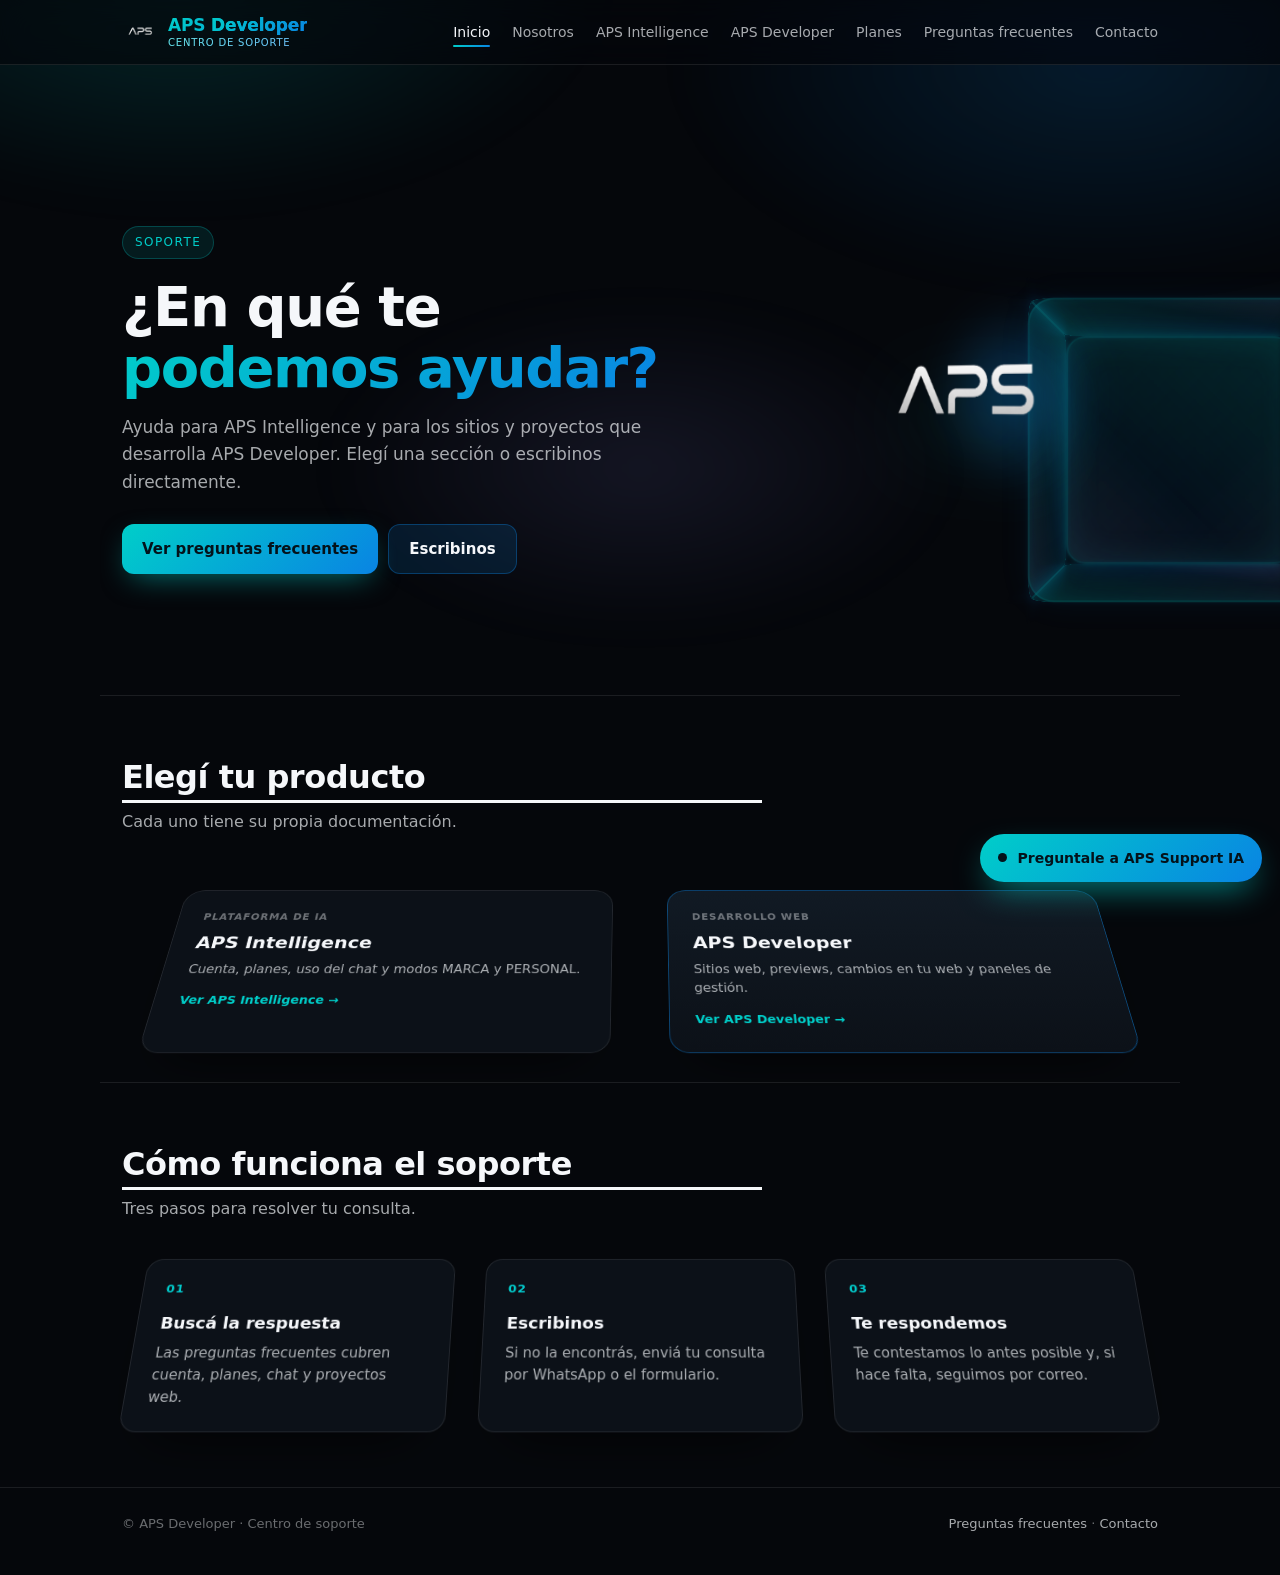
==== commit 44d94d30: "preview: escena 3D de fondo, cubo de vidrio que gira con el scroll - Cubo fijo detrás del contenido " ====
--- a/index.html
+++ b/index.html
@@ -14,6 +14,12 @@
 
 <a class="skip" href="#main">Saltar al contenido</a>
 <div class="bg-glow" aria-hidden="true"></div>
+<div class="scene-3d" aria-hidden="true">
+  <div class="cube">
+    <span class="face f1"></span><span class="face f2"></span><span class="face f3"></span>
+    <span class="face f4"></span><span class="face f5"></span><span class="face f6"></span>
+  </div>
+</div>
 <div class="scroll-bar" aria-hidden="true"><span id="scroll-progress"></span></div>
 
 <header class="site-header">
--- a/styles.css
+++ b/styles.css
@@ -453,3 +453,60 @@
 
 /* Evita que la entrada desde el costado del logo genere desplazamiento lateral */
 .hero, main { overflow-x: clip; }
+
+/* ==========================================================================
+   3D ligado al scroll (rama preview)
+   ========================================================================== */
+.cards, .steps, .plans, .products { perspective: 900px; }
+.cards > .card, .steps > .step, .plans > .plan, .products > .product {
+  transform-style: preserve-3d;
+  will-change: rotate, scale;
+  transition: scale .4s var(--ease), border-color .3s, box-shadow .4s;
+}
+/* Profundidad: el fondo de cada tarjeta se ve detrás del contenido */
+.cards > .card::after, .steps > .step::after, .plans > .plan::after {
+  content: ''; position: absolute; inset: 0; border-radius: inherit; pointer-events: none;
+  background: linear-gradient(160deg, rgba(0, 206, 201, 0.10), transparent 55%);
+  transform: translateZ(-1px); opacity: .9;
+}
+.cards > .card, .steps > .step, .plans > .plan { position: relative; }
+@media (hover: none), (max-width: 820px) {
+  .cards > .card, .steps > .step, .plans > .plan, .products > .product { rotate: none !important; scale: none !important; }
+}
+@media (prefers-reduced-motion: reduce) {
+  .cards > .card, .steps > .step, .plans > .plan, .products > .product { rotate: none !important; scale: none !important; }
+}
+
+/* Refuerzo del 3D: sombra que cambia con el giro */
+.cards > .card, .steps > .step, .plans > .plan, .products > .product {
+  box-shadow: 0 30px 60px -30px rgba(0, 0, 0, 0.9);
+}
+
+/* ==========================================================================
+   Escena 3D de fondo: cubo de vidrio que gira con el scroll (rama preview)
+   ========================================================================== */
+.scene-3d {
+  position: fixed; top: 50%; right: -90px; width: 380px; height: 380px;
+  transform: translateY(-50%); perspective: 900px; pointer-events: none; z-index: 0;
+  opacity: .55;
+}
+.scene-3d .cube {
+  position: absolute; inset: 0; transform-style: preserve-3d;
+  transform: rotateX(calc(var(--sp, 0) * 540deg)) rotateY(calc(var(--sp, 0) * 720deg));
+  will-change: transform;
+}
+.scene-3d .face {
+  position: absolute; inset: 60px; border-radius: 22px;
+  border: 1px solid rgba(0, 206, 201, 0.45);
+  background: linear-gradient(135deg, rgba(0, 206, 201, 0.14), rgba(9, 132, 227, 0.05) 60%, rgba(162, 155, 254, 0.10));
+  box-shadow: inset 0 0 40px rgba(0, 206, 201, 0.12), 0 0 30px rgba(9, 132, 227, 0.15);
+  backdrop-filter: blur(2px);
+}
+.scene-3d .f1 { transform: translateZ(130px); }
+.scene-3d .f2 { transform: rotateY(180deg) translateZ(130px); }
+.scene-3d .f3 { transform: rotateY(90deg) translateZ(130px); }
+.scene-3d .f4 { transform: rotateY(-90deg) translateZ(130px); }
+.scene-3d .f5 { transform: rotateX(90deg) translateZ(130px); }
+.scene-3d .f6 { transform: rotateX(-90deg) translateZ(130px); }
+@media (max-width: 820px) { .scene-3d { width: 240px; height: 240px; right: -120px; opacity: .35; } }
+@media (prefers-reduced-motion: reduce) { .scene-3d .cube { transform: rotateX(20deg) rotateY(30deg); } }
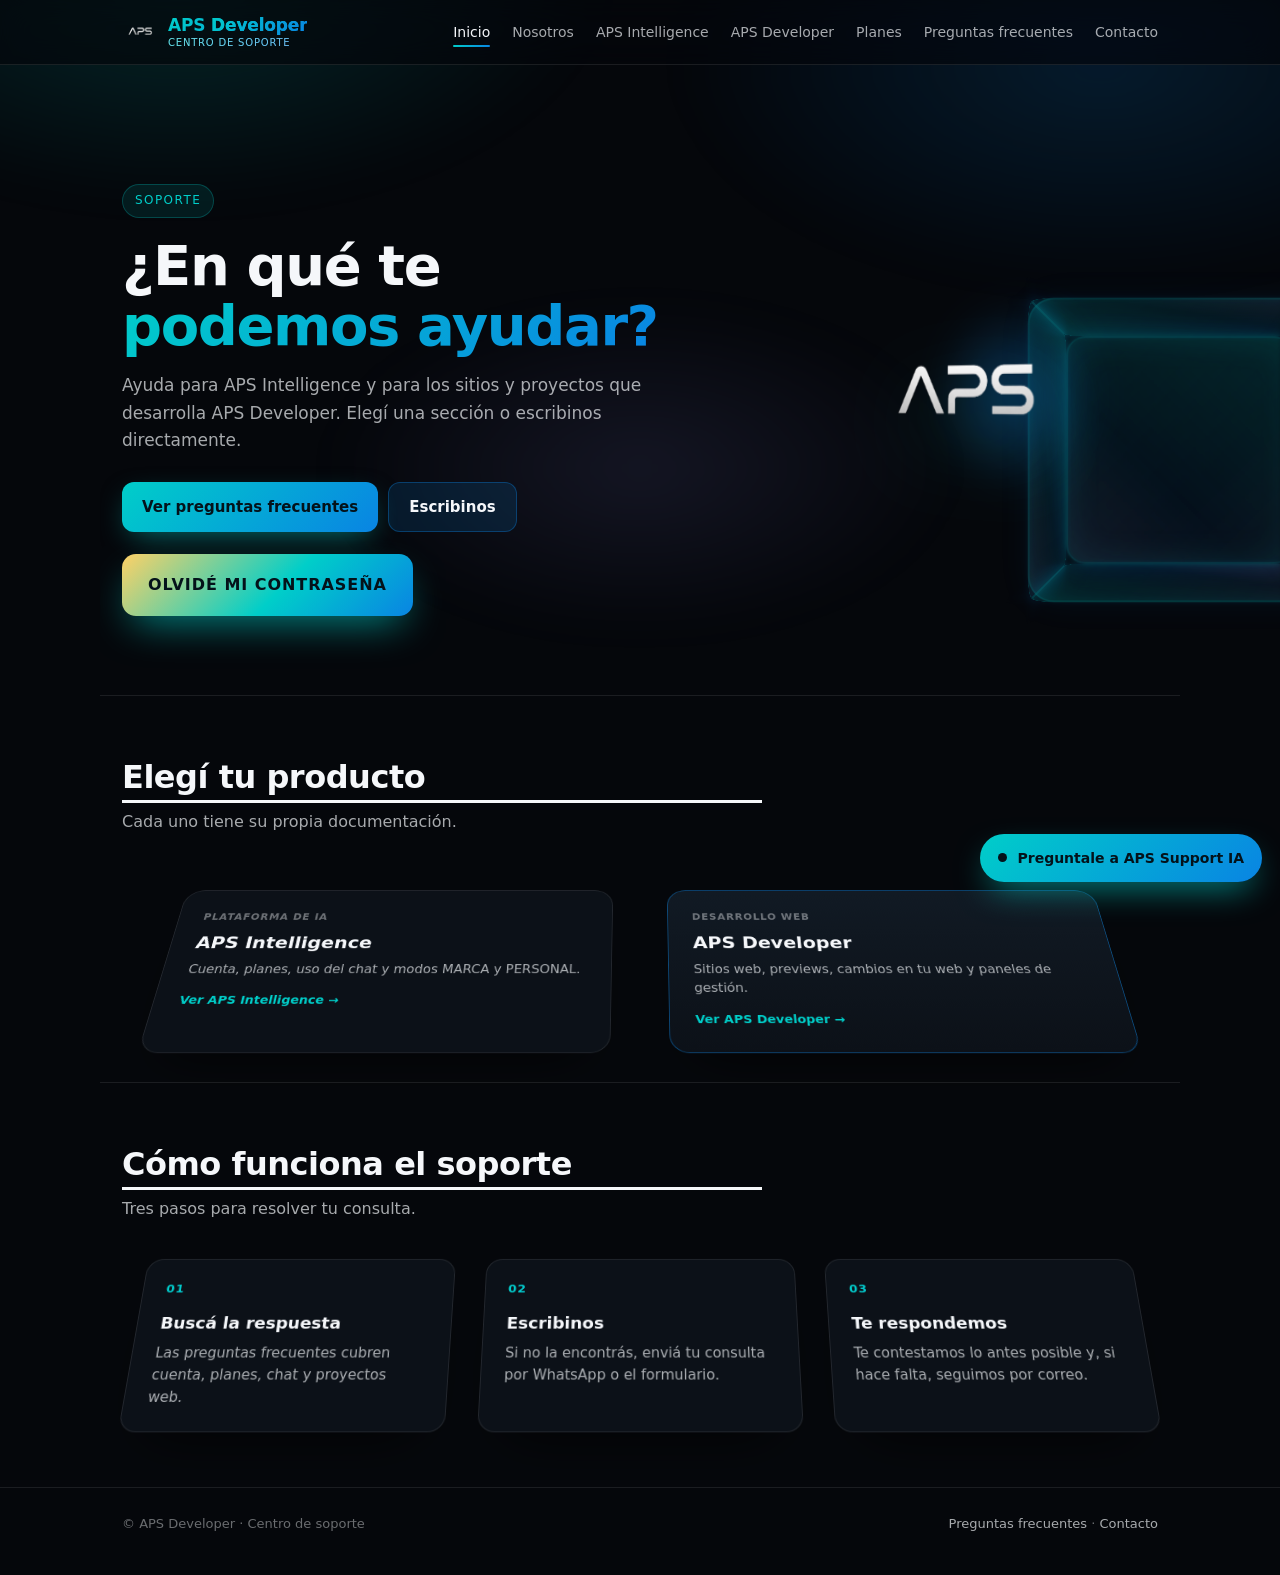
==== commit 04bfd51a: "feat: botón OLVIDÉ MI CONTRASEÑA con guía paso a paso - Botón destacado en inicio, APS Intelligence " ====
--- a/index.html
+++ b/index.html
@@ -54,6 +54,7 @@
       <a class="btn btn-primary" href="preguntas-frecuentes.html">Ver preguntas frecuentes</a>
       <a class="btn btn-ghost" href="contacto.html">Escribinos</a>
     </div>
+    <button class="forgot-btn" type="button" data-open-forgot aria-haspopup="dialog">OLVIDÉ MI CONTRASEÑA</button>
   </div>
   <div class="hero-visual" aria-hidden="true" data-parallax="-0.12">
     <div class="logo-3d" id="logo3d">
@@ -123,6 +124,33 @@
   </form>
 </div>
 
+<dialog id="forgot-dialog" class="forgot-dialog" aria-labelledby="forgot-title">
+  <div class="forgot-box">
+    <header class="forgot-head">
+      <div>
+        <span class="eyebrow">Recuperar acceso</span>
+        <h2 id="forgot-title">Restablecer tu contraseña</h2>
+      </div>
+      <button class="chat-close forgot-x" type="button" data-close-forgot aria-label="Cerrar guía">×</button>
+    </header>
+    <ol class="forgot-steps">
+      <li><strong>Entrá a APS Intelligence</strong> y tocá <em>Ingresar</em>.</li>
+      <li>Elegí <strong>Olvidé mi contraseña</strong>.</li>
+      <li>Escribí el <strong>correo de tu cuenta</strong> y enviá.</li>
+      <li><strong>Revisá tu correo</strong>, también spam o promociones, y abrí el enlace.</li>
+      <li>Creá una <strong>nueva contraseña</strong> y volvé a ingresar.</li>
+    </ol>
+    <div class="forgot-help">
+      <p><strong>¿No llega el correo en unos minutos o no tenés acceso a ese correo?</strong> Escribinos y te ayudamos a recuperar la cuenta.</p>
+      <div class="channels">
+        <a class="btn btn-wa btn-sm" href="https://wa.me/5493755301413?text=Hola%2C%20olvid%C3%A9%20mi%20contrase%C3%B1a%20de%20APS%20Intelligence.%20Mi%20correo%20de%20cuenta%20es%3A%20" target="_blank" rel="noopener">Escribir por WhatsApp</a>
+        <a class="btn btn-ghost btn-sm" href="mailto:apsdeveloper.arg@gmail.com?subject=Recuperar%20contrase%C3%B1a&body=Hola%2C%20olvid%C3%A9%20mi%20contrase%C3%B1a%20de%20APS%20Intelligence.%20Mi%20correo%20de%20cuenta%20es%3A%20">Enviar correo</a>
+      </div>
+      <p class="hint">Indicá el correo de tu cuenta para ayudarte más rápido. No necesitás enviar tu contraseña.</p>
+    </div>
+  </div>
+</dialog>
+
 <script src="script.js"></script>
 <script src="chat-widget.js"></script>
 </body>
--- a/styles.css
+++ b/styles.css
@@ -510,3 +510,47 @@
 .scene-3d .f6 { transform: rotateX(-90deg) translateZ(130px); }
 @media (max-width: 820px) { .scene-3d { width: 240px; height: 240px; right: -120px; opacity: .35; } }
 @media (prefers-reduced-motion: reduce) { .scene-3d .cube { transform: rotateX(20deg) rotateY(30deg); } }
+
+/* ==========================================================================
+   Botón y guía "Olvidé mi contraseña"
+   ========================================================================== */
+.forgot-btn {
+  display: inline-flex; align-items: center; justify-content: center; gap: 10px; margin-top: 22px;
+  font: inherit; font-weight: 900; font-size: 16px; letter-spacing: .06em; color: #04121a;
+  background: linear-gradient(135deg, #ffd166 0%, #00cec9 55%, #0984e3 100%);
+  border: 0; border-radius: 14px; padding: 18px 26px; min-height: 56px; cursor: pointer;
+  box-shadow: 0 0 0 0 rgba(0, 206, 201, 0.6), 0 16px 40px -12px rgba(0, 206, 201, 0.7);
+  animation: forgotPulse 2.4s infinite;
+  transition: transform .2s var(--ease), filter .2s;
+}
+.forgot-btn:hover { transform: translateY(-2px) scale(1.02); filter: brightness(1.08); }
+.forgot-btn:focus-visible { outline: 3px solid #ffd166; outline-offset: 3px; }
+@keyframes forgotPulse {
+  0% { box-shadow: 0 0 0 0 rgba(0, 206, 201, 0.55), 0 16px 40px -12px rgba(0, 206, 201, 0.7); }
+  70% { box-shadow: 0 0 0 16px rgba(0, 206, 201, 0), 0 16px 40px -12px rgba(0, 206, 201, 0.7); }
+  100% { box-shadow: 0 0 0 0 rgba(0, 206, 201, 0), 0 16px 40px -12px rgba(0, 206, 201, 0.7); }
+}
+@media (max-width: 820px) { .forgot-btn { width: 100%; font-size: 15px; } }
+
+.forgot-dialog {
+  border: 0; padding: 0; background: transparent; max-width: min(560px, calc(100vw - 28px)); width: 100%;
+  color: var(--text);
+}
+.forgot-dialog::backdrop { background: rgba(2, 4, 8, 0.72); backdrop-filter: blur(4px); }
+.forgot-dialog[open] { animation: forgotIn .35s var(--ease); }
+@keyframes forgotIn { from { opacity: 0; transform: translateY(16px) scale(.98); } to { opacity: 1; transform: none; } }
+.forgot-box {
+  background: var(--surface-2); border: 1px solid rgba(0, 206, 201, 0.3); border-radius: 22px;
+  padding: 24px; box-shadow: 0 40px 90px -30px rgba(0, 0, 0, 0.9);
+}
+.forgot-head { display: flex; justify-content: space-between; align-items: flex-start; gap: 12px; margin-bottom: 8px; }
+.forgot-head h2 { font-size: 22px; margin-top: 6px; }
+.forgot-x { font-size: 28px; }
+.forgot-steps { margin: 14px 0 0 20px; display: grid; gap: 10px; color: var(--text-2); font-size: 15px; }
+.forgot-steps strong { color: var(--text); }
+.forgot-steps em { color: var(--ai-cyan); font-style: normal; font-weight: 700; }
+.forgot-help { margin-top: 18px; padding-top: 16px; border-top: 1px solid var(--border); }
+.forgot-help p { color: var(--text-2); font-size: 14px; margin-bottom: 10px; }
+.forgot-help strong { color: var(--text); }
+.forgot-help .channels { margin: 10px 0 8px; }
+.forgot-help .hint { font-size: 12px; color: var(--text-3); }
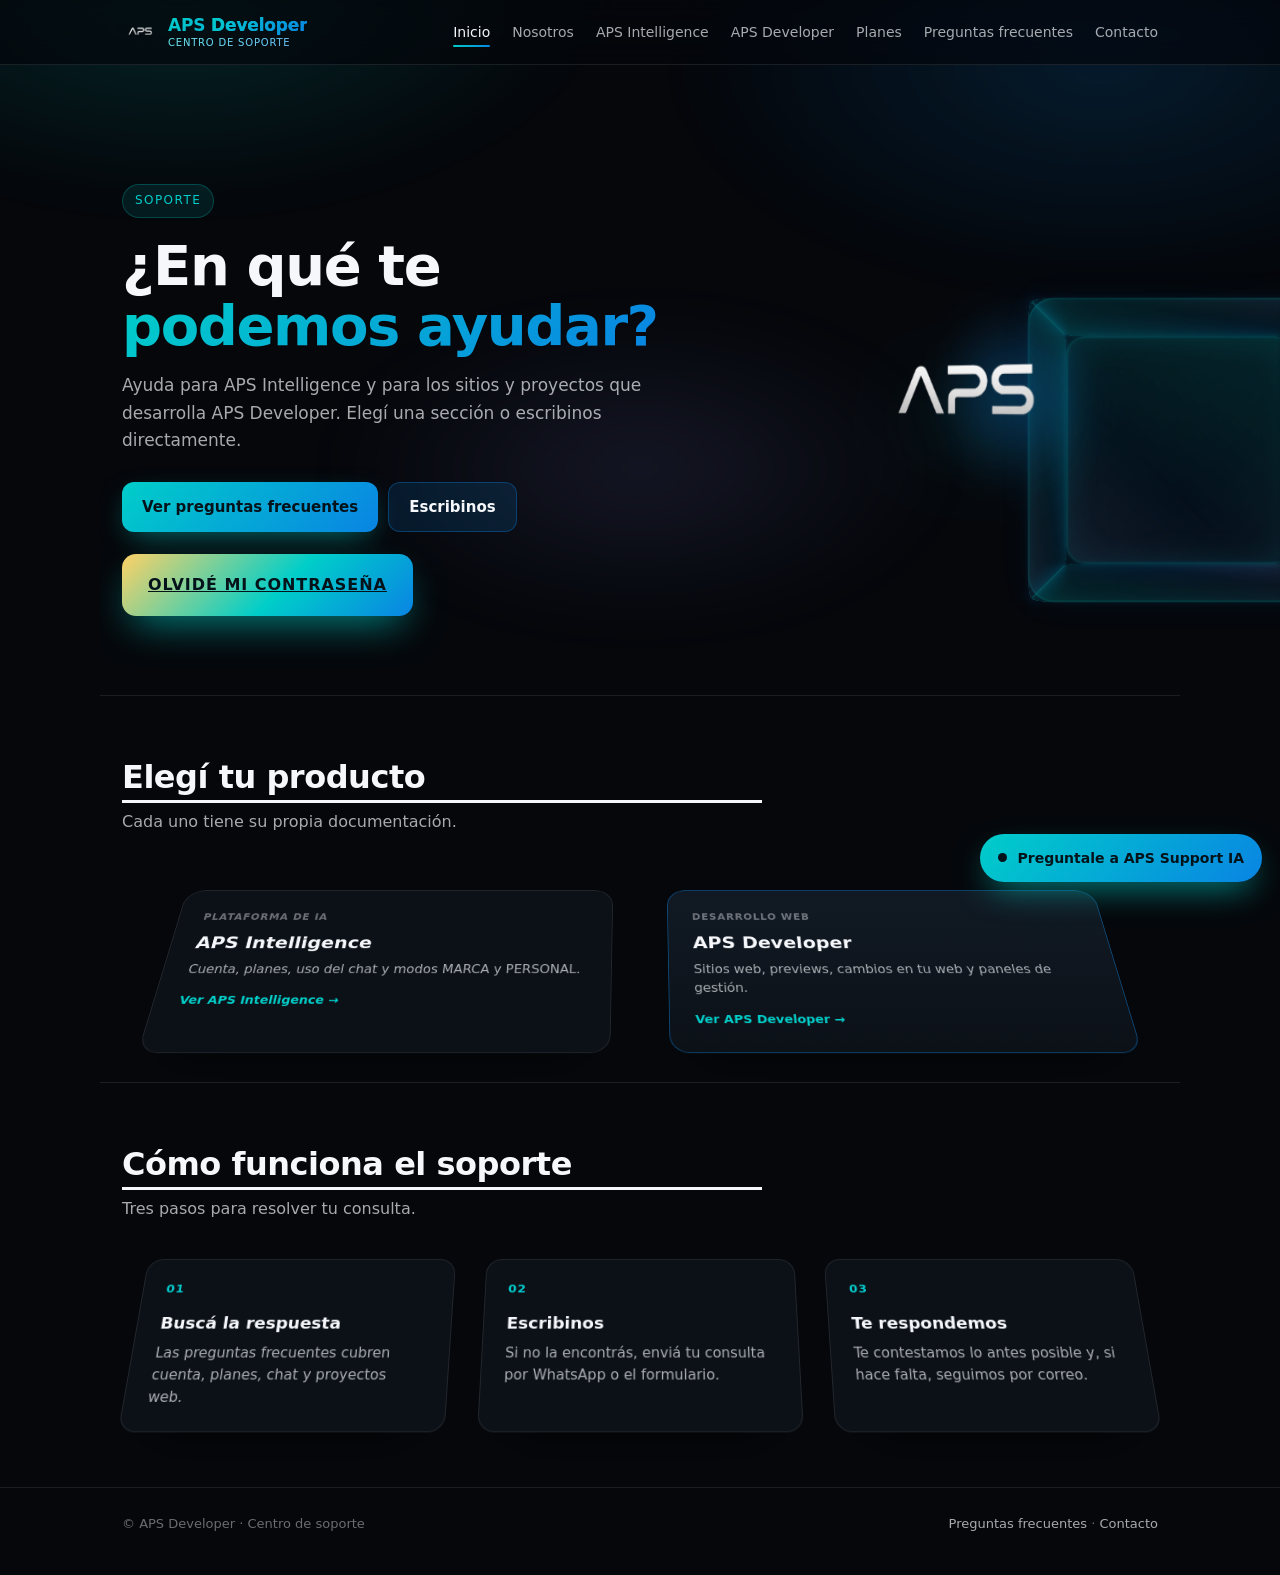
==== commit e5620262: "feat: página de recuperación de contraseña por WhatsApp o correo - Destino del botón OLVIDÉ MI CONTR" ====
--- a/index.html
+++ b/index.html
@@ -54,7 +54,7 @@
       <a class="btn btn-primary" href="preguntas-frecuentes.html">Ver preguntas frecuentes</a>
       <a class="btn btn-ghost" href="contacto.html">Escribinos</a>
     </div>
-    <button class="forgot-btn" type="button" data-open-forgot aria-haspopup="dialog">OLVIDÉ MI CONTRASEÑA</button>
+    <a class="forgot-btn" href="recuperar-contrasena.html">OLVIDÉ MI CONTRASEÑA</a>
   </div>
   <div class="hero-visual" aria-hidden="true" data-parallax="-0.12">
     <div class="logo-3d" id="logo3d">
@@ -124,33 +124,6 @@
   </form>
 </div>
 
-<dialog id="forgot-dialog" class="forgot-dialog" aria-labelledby="forgot-title">
-  <div class="forgot-box">
-    <header class="forgot-head">
-      <div>
-        <span class="eyebrow">Recuperar acceso</span>
-        <h2 id="forgot-title">Restablecer tu contraseña</h2>
-      </div>
-      <button class="chat-close forgot-x" type="button" data-close-forgot aria-label="Cerrar guía">×</button>
-    </header>
-    <ol class="forgot-steps">
-      <li><strong>Entrá a APS Intelligence</strong> y tocá <em>Ingresar</em>.</li>
-      <li>Elegí <strong>Olvidé mi contraseña</strong>.</li>
-      <li>Escribí el <strong>correo de tu cuenta</strong> y enviá.</li>
-      <li><strong>Revisá tu correo</strong>, también spam o promociones, y abrí el enlace.</li>
-      <li>Creá una <strong>nueva contraseña</strong> y volvé a ingresar.</li>
-    </ol>
-    <div class="forgot-help">
-      <p><strong>¿No llega el correo en unos minutos o no tenés acceso a ese correo?</strong> Escribinos y te ayudamos a recuperar la cuenta.</p>
-      <div class="channels">
-        <a class="btn btn-wa btn-sm" href="https://wa.me/5493755301413?text=Hola%2C%20olvid%C3%A9%20mi%20contrase%C3%B1a%20de%20APS%20Intelligence.%20Mi%20correo%20de%20cuenta%20es%3A%20" target="_blank" rel="noopener">Escribir por WhatsApp</a>
-        <a class="btn btn-ghost btn-sm" href="mailto:apsdeveloper.arg@gmail.com?subject=Recuperar%20contrase%C3%B1a&body=Hola%2C%20olvid%C3%A9%20mi%20contrase%C3%B1a%20de%20APS%20Intelligence.%20Mi%20correo%20de%20cuenta%20es%3A%20">Enviar correo</a>
-      </div>
-      <p class="hint">Indicá el correo de tu cuenta para ayudarte más rápido. No necesitás enviar tu contraseña.</p>
-    </div>
-  </div>
-</dialog>
-
 <script src="script.js"></script>
 <script src="chat-widget.js"></script>
 </body>
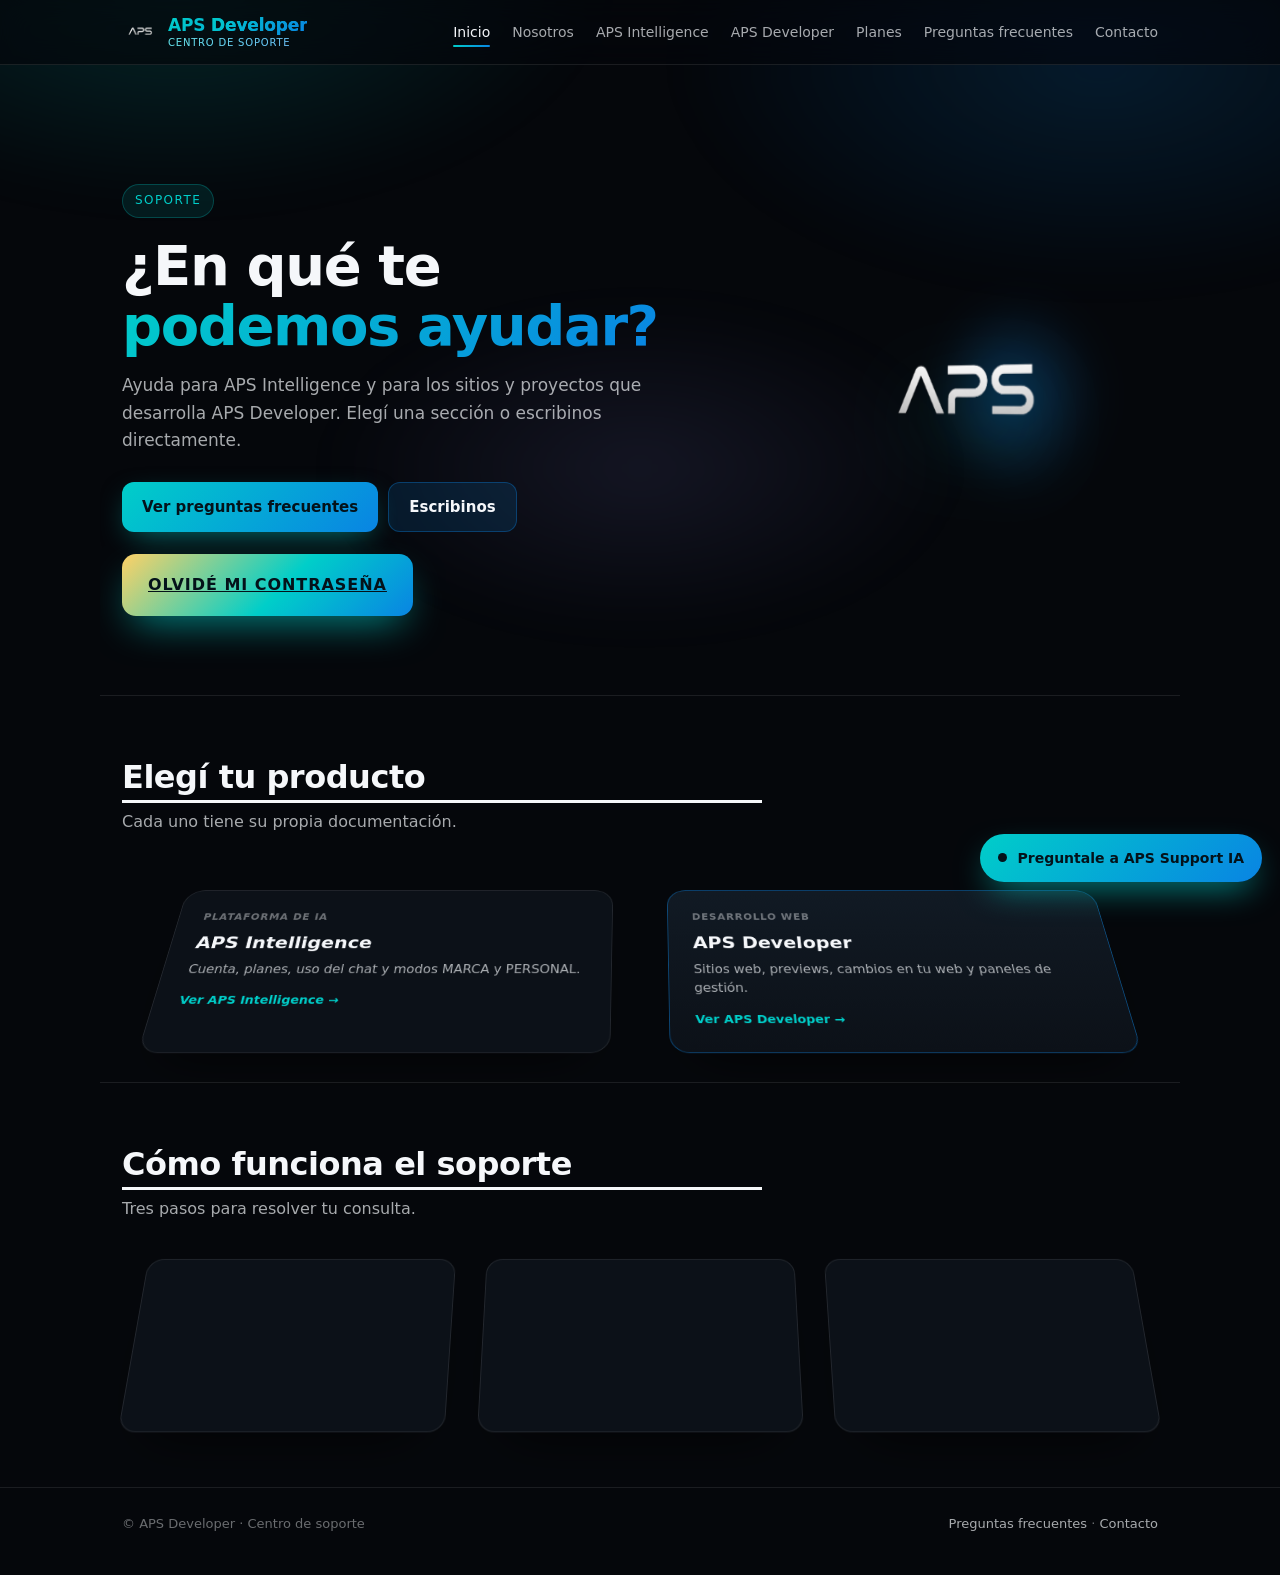
==== commit f91c265a: "chore: quitar la escena 3D del cubo de fondo Co-Authored-By: Claude Haiku 5.5 <noreply@anthropic.com" ====
--- a/index.html
+++ b/index.html
@@ -14,12 +14,6 @@
 
 <a class="skip" href="#main">Saltar al contenido</a>
 <div class="bg-glow" aria-hidden="true"></div>
-<div class="scene-3d" aria-hidden="true">
-  <div class="cube">
-    <span class="face f1"></span><span class="face f2"></span><span class="face f3"></span>
-    <span class="face f4"></span><span class="face f5"></span><span class="face f6"></span>
-  </div>
-</div>
 <div class="scroll-bar" aria-hidden="true"><span id="scroll-progress"></span></div>
 
 <header class="site-header">
--- a/styles.css
+++ b/styles.css
@@ -483,35 +483,6 @@
 }
 
 /* ==========================================================================
-   Escena 3D de fondo: cubo de vidrio que gira con el scroll (rama preview)
-   ========================================================================== */
-.scene-3d {
-  position: fixed; top: 50%; right: -90px; width: 380px; height: 380px;
-  transform: translateY(-50%); perspective: 900px; pointer-events: none; z-index: 0;
-  opacity: .55;
-}
-.scene-3d .cube {
-  position: absolute; inset: 0; transform-style: preserve-3d;
-  transform: rotateX(calc(var(--sp, 0) * 540deg)) rotateY(calc(var(--sp, 0) * 720deg));
-  will-change: transform;
-}
-.scene-3d .face {
-  position: absolute; inset: 60px; border-radius: 22px;
-  border: 1px solid rgba(0, 206, 201, 0.45);
-  background: linear-gradient(135deg, rgba(0, 206, 201, 0.14), rgba(9, 132, 227, 0.05) 60%, rgba(162, 155, 254, 0.10));
-  box-shadow: inset 0 0 40px rgba(0, 206, 201, 0.12), 0 0 30px rgba(9, 132, 227, 0.15);
-  backdrop-filter: blur(2px);
-}
-.scene-3d .f1 { transform: translateZ(130px); }
-.scene-3d .f2 { transform: rotateY(180deg) translateZ(130px); }
-.scene-3d .f3 { transform: rotateY(90deg) translateZ(130px); }
-.scene-3d .f4 { transform: rotateY(-90deg) translateZ(130px); }
-.scene-3d .f5 { transform: rotateX(90deg) translateZ(130px); }
-.scene-3d .f6 { transform: rotateX(-90deg) translateZ(130px); }
-@media (max-width: 820px) { .scene-3d { width: 240px; height: 240px; right: -120px; opacity: .35; } }
-@media (prefers-reduced-motion: reduce) { .scene-3d .cube { transform: rotateX(20deg) rotateY(30deg); } }
-
-/* ==========================================================================
    Botón y guía "Olvidé mi contraseña"
    ========================================================================== */
 .forgot-btn {
